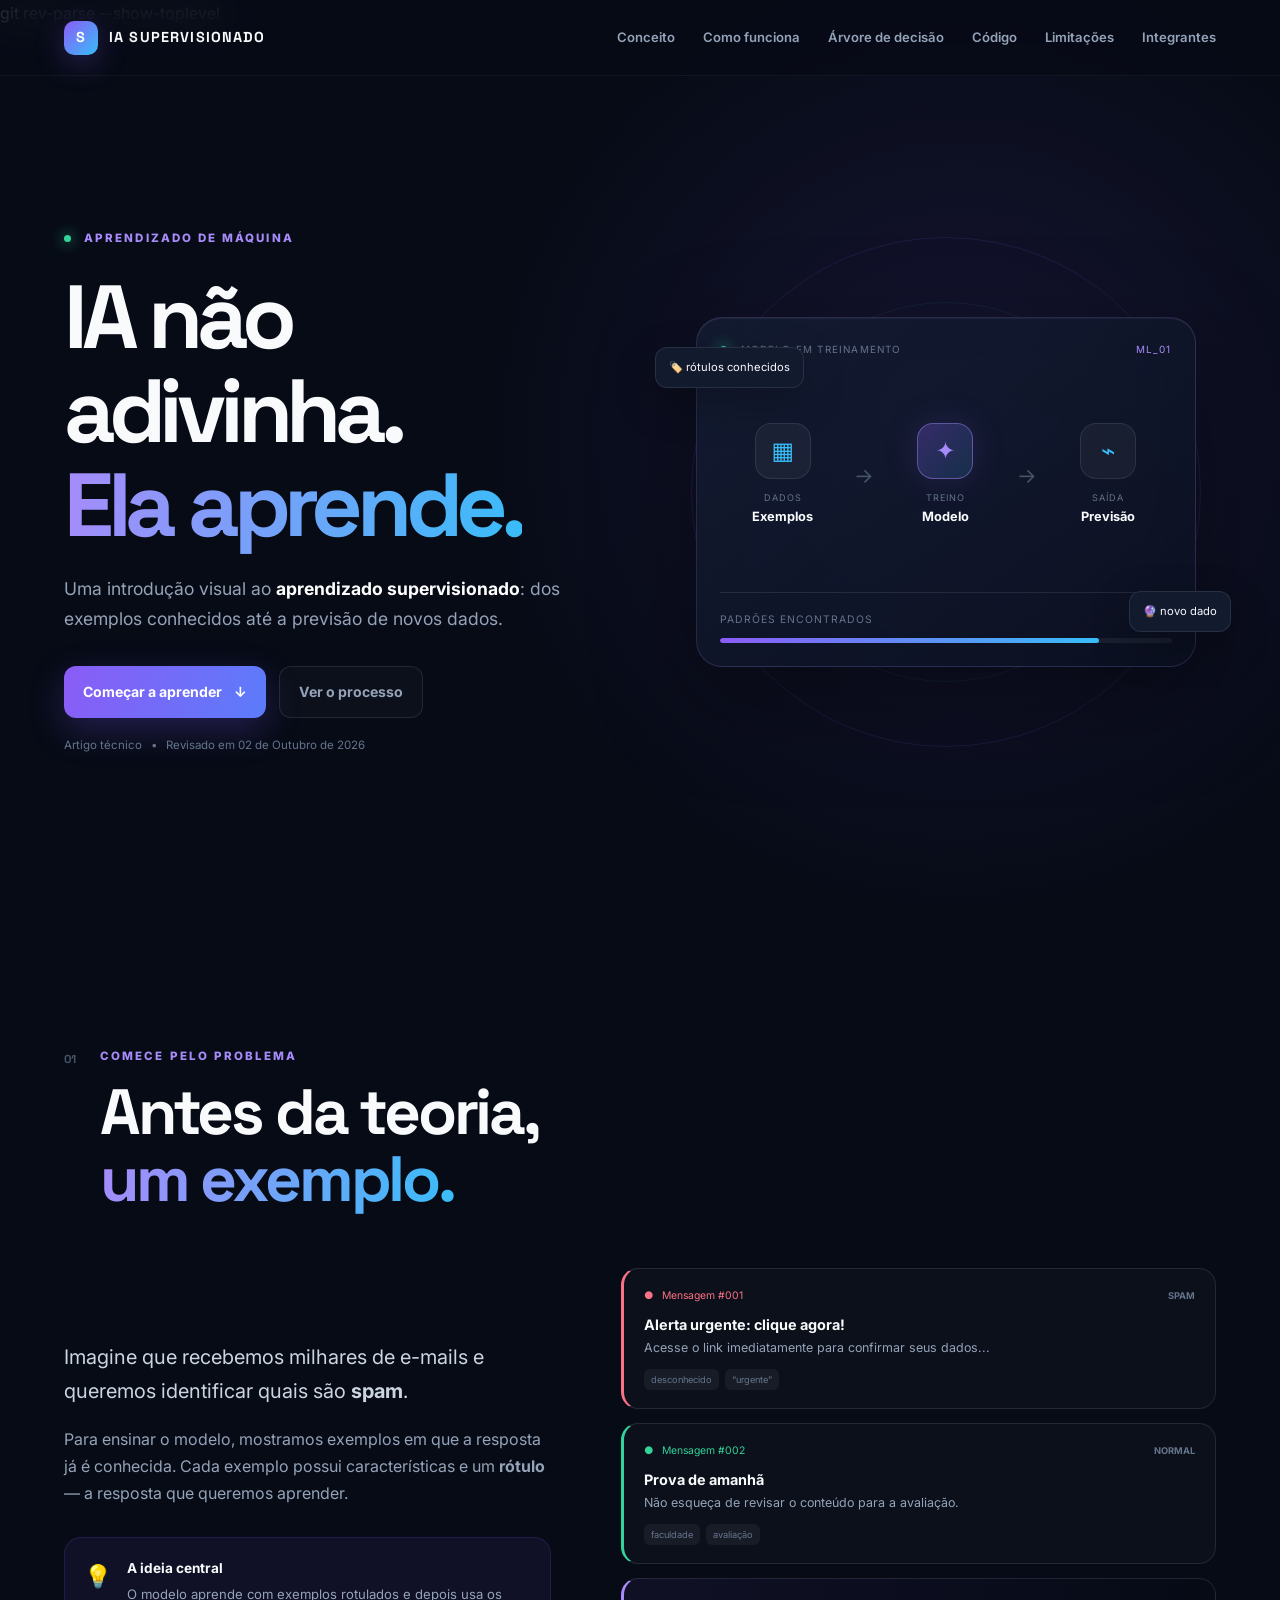
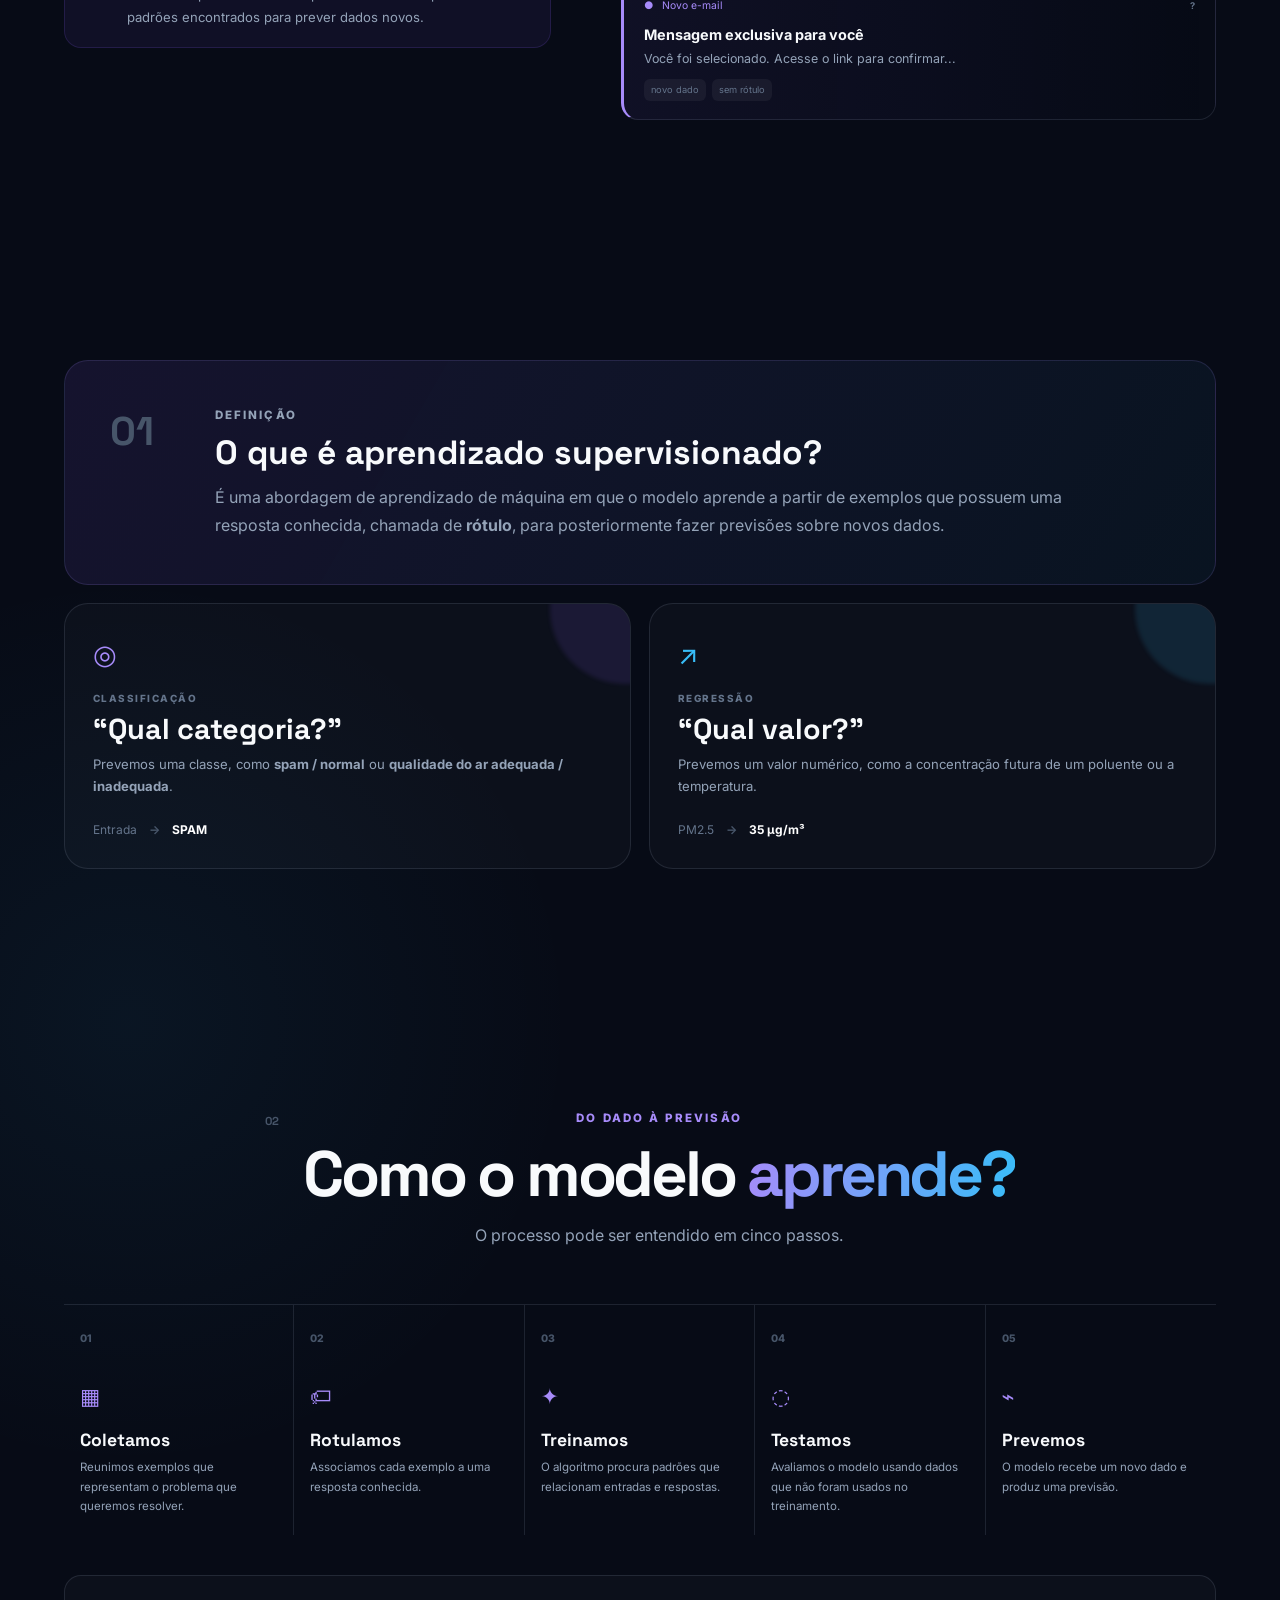
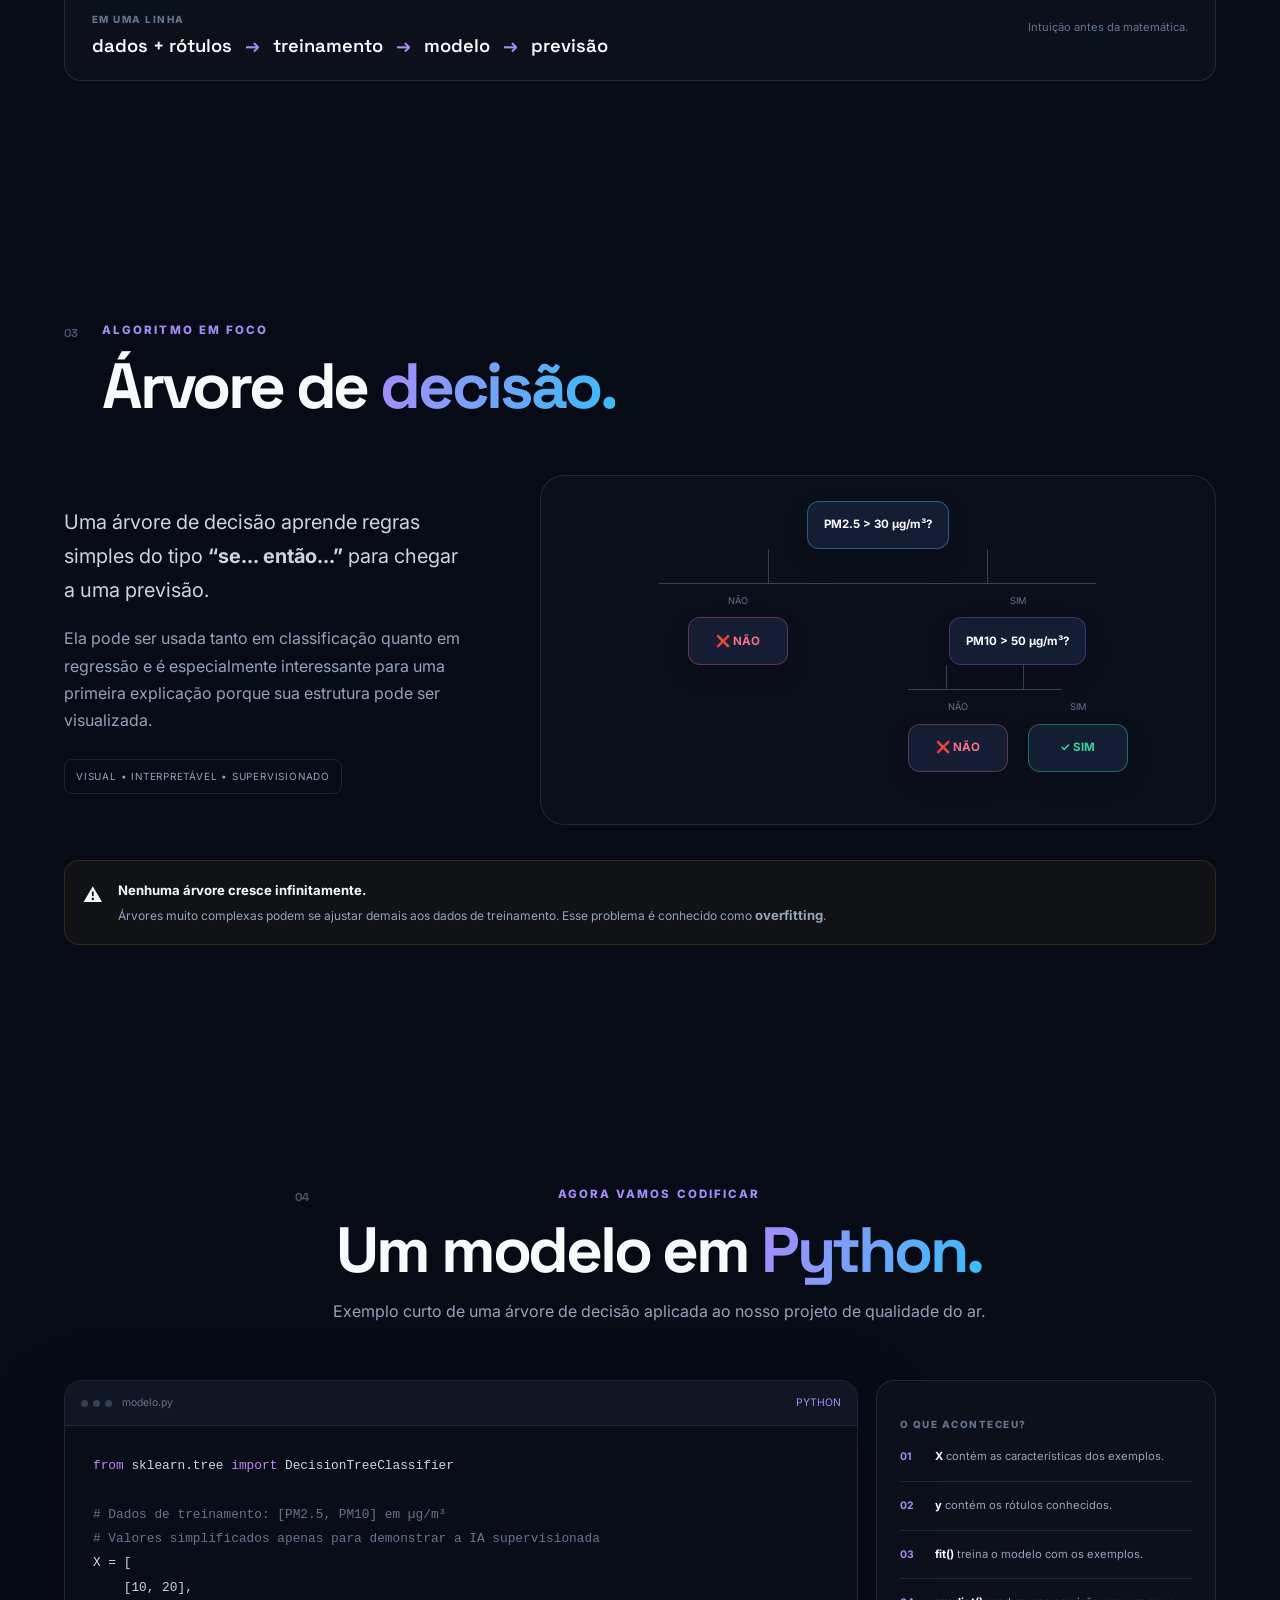
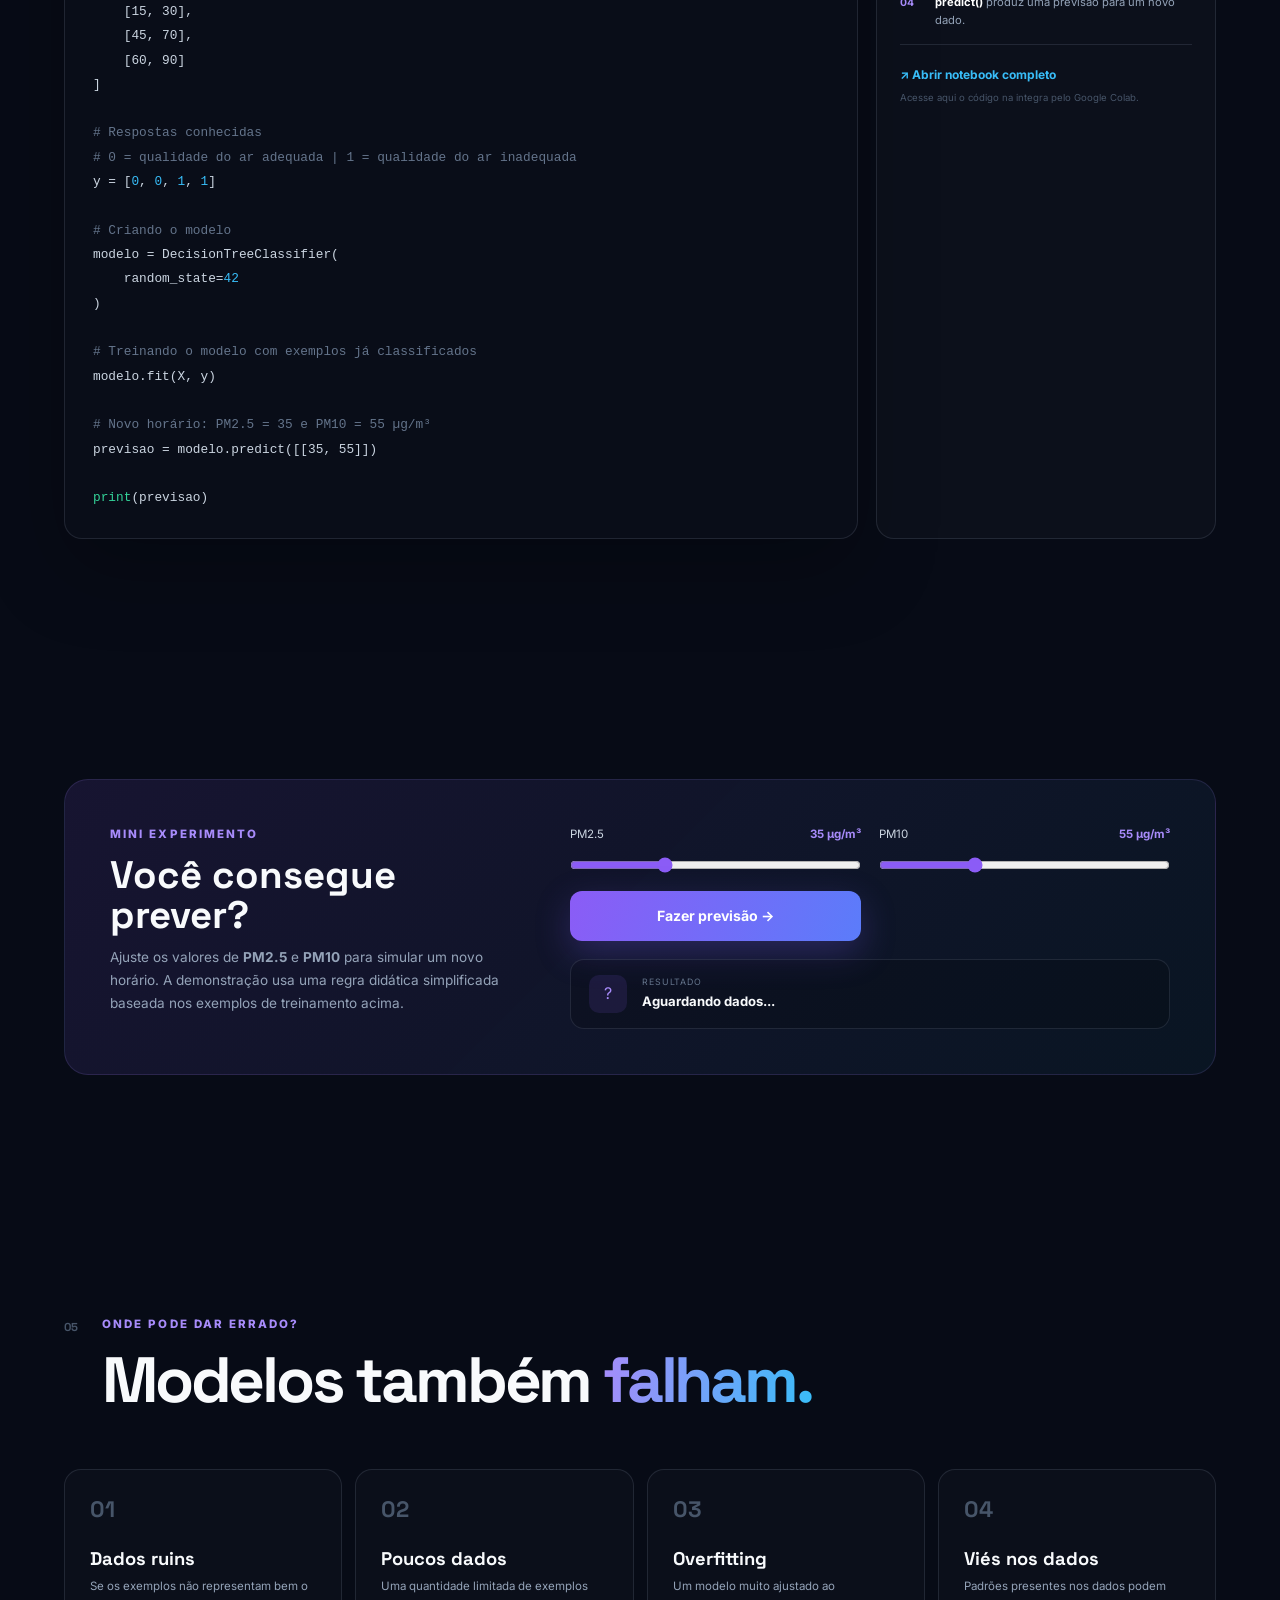
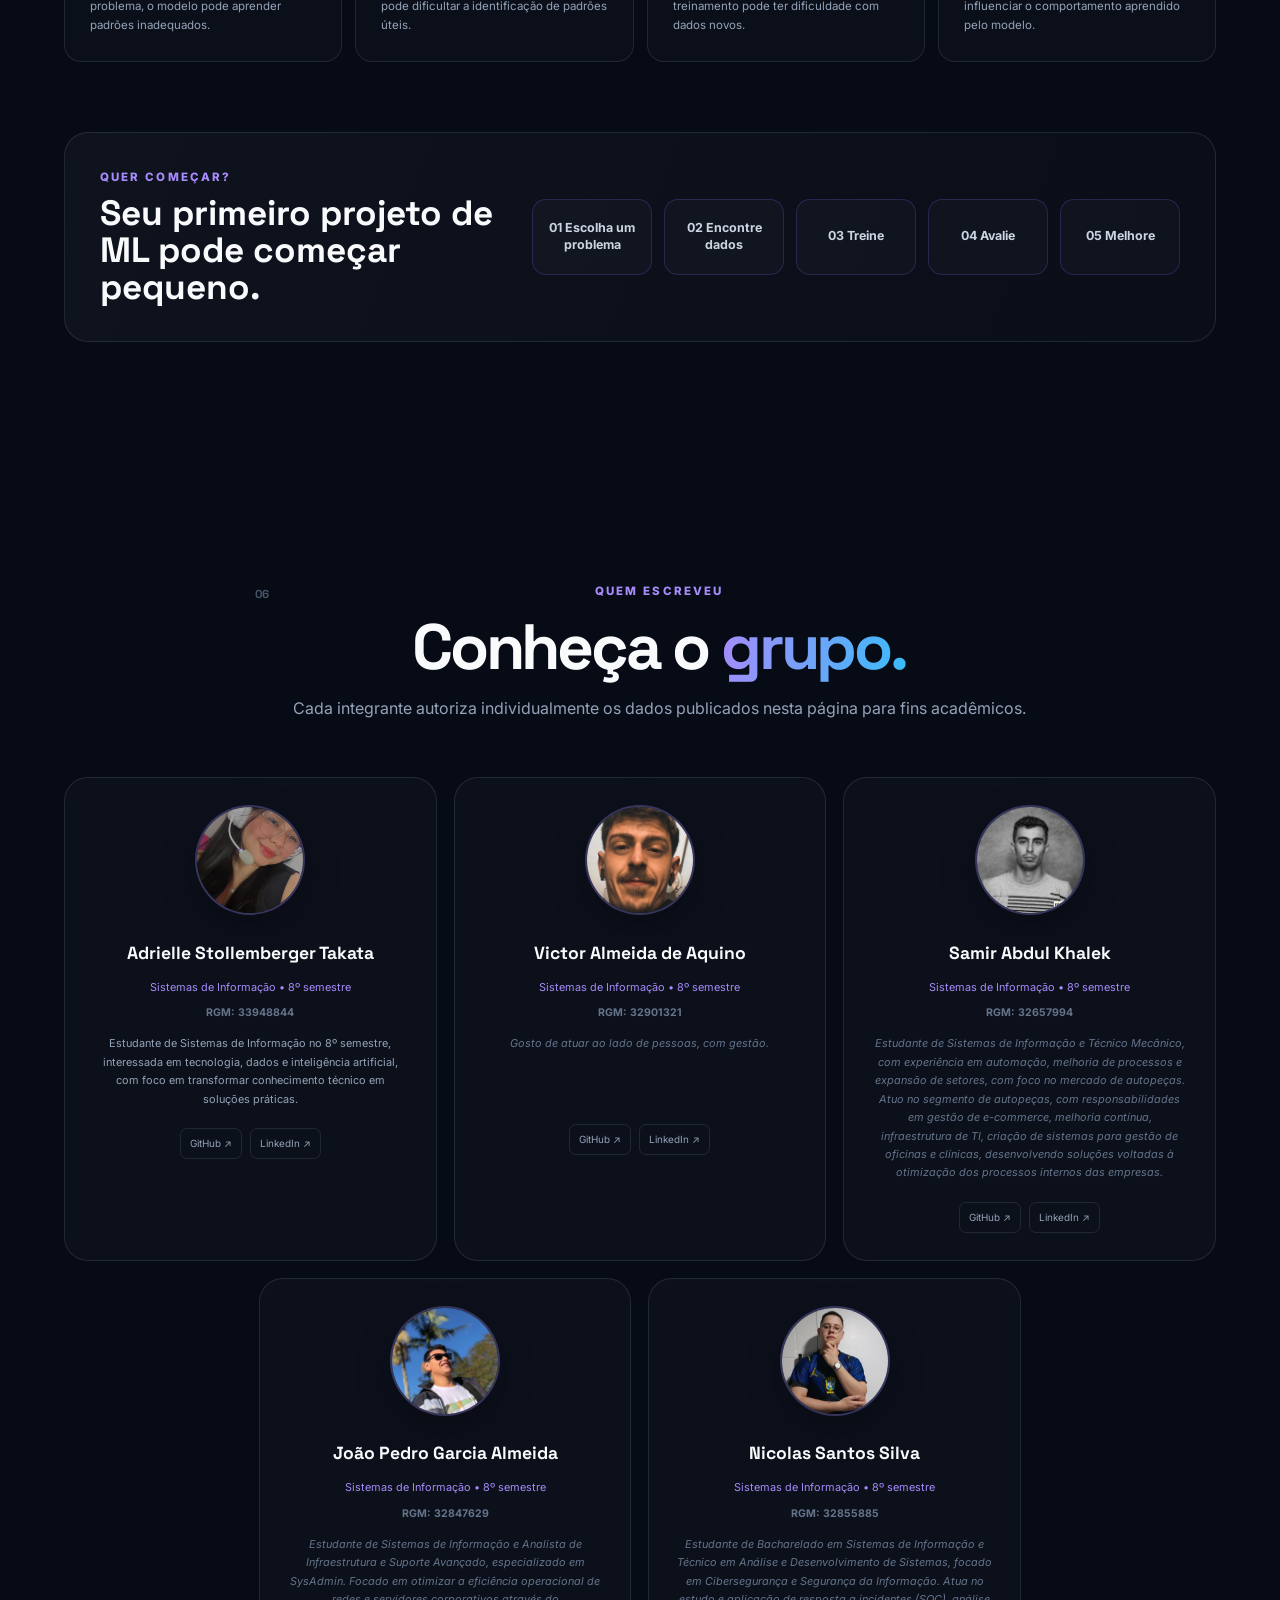
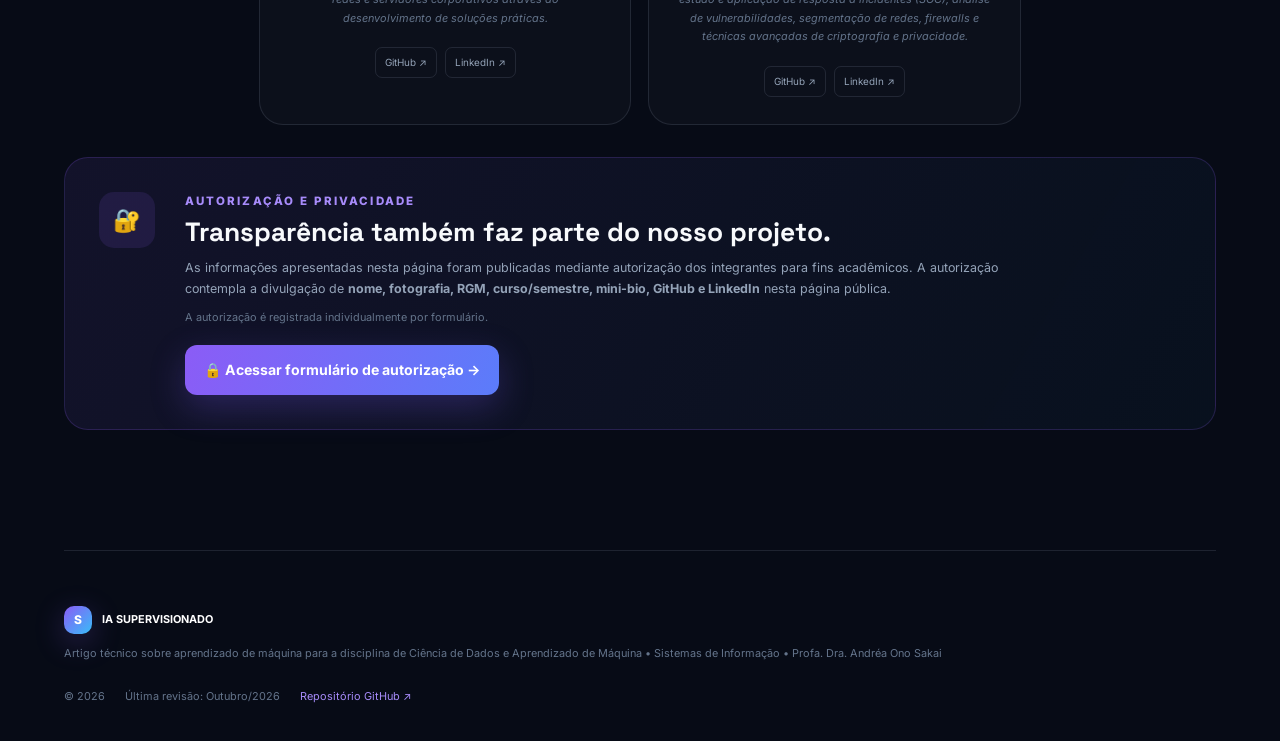
==== index.html @ a707ee2c "Integração  projeto final com index CSS JavaScript e organização das partes" ====
git rev-parse --show-toplevel<!DOCTYPE html>
<html lang="pt-BR">
<head>
  <meta charset="UTF-8">
  <meta name="viewport" content="width=device-width, initial-scale=1.0">
  <meta name="description" content="Uma introdução visual ao aprendizado supervisionado e às árvores de decisão.">
  <title>Supervisionado — IA que aprende com exemplos</title>
  <link rel="preconnect" href="https://fonts.googleapis.com">
  <link rel="preconnect" href="https://fonts.gstatic.com" crossorigin>
  <link href="https://fonts.googleapis.com/css2?family=Inter:wght@400;500;600;700;800&family=Space+Grotesk:wght@500;600;700&display=swap" rel="stylesheet">
  <link rel="stylesheet" href="css/style.css">
</head>

<body>
  <div class="progress-bar" id="progressBar"></div>

  <header class="site-header">
    <a class="brand" href="#inicio" aria-label="Página inicial">
      <span class="brand-mark">S</span>
      <span>IA SUPERVISIONADO<span class="brand-dot"></span></span>
    </a>

    <button class="menu-toggle" id="menuToggle" aria-label="Abrir menu" aria-expanded="false">
      <span></span><span></span><span></span>
    </button>

    <nav class="nav" id="nav">
      <a href="#conceito">Conceito</a>
      <a href="#processo">Como funciona</a>
      <a href="#arvore">Árvore de decisão</a>
      <a href="#codigo">Código</a>
      <a href="#limites">Limitações</a>
      <a href="#autores">Integrantes</a>
    </nav>
  </header>

  <main>
    <section class="hero section" id="inicio">
      <div class="hero-copy reveal">
        <div class="eyebrow"><span class="pulse"></span> APRENDIZADO DE MÁQUINA</div>
        <h1>IA não adivinha.<br><span>Ela aprende.</span></h1>
        <p class="hero-subtitle">
          Uma introdução visual ao <strong>aprendizado supervisionado</strong>:
          dos exemplos conhecidos até a previsão de novos dados.
        </p>
        <div class="hero-actions">
          <a class="btn btn-primary" href="#conceito">Começar a aprender <span>↓</span></a>
          <a class="btn btn-ghost" href="#processo">Ver o processo</a>
        </div>
        <div class="meta-line">
          <span>Artigo técnico</span>
          <span>•</span>
          <span>Revisado em 02 de Outubro de 2026</span>
        </div>
      </div>

      <div class="hero-visual reveal delay-1" aria-label="Fluxo visual do aprendizado supervisionado">
        <div class="orbit orbit-a"></div>
        <div class="orbit orbit-b"></div>
        <div class="glass-panel">
          <div class="panel-top">
            <span class="live-dot"></span>
            <span>MODELO EM TREINAMENTO</span>
            <span class="panel-code">ML_01</span>
          </div>
          <div class="flow">
            <div class="flow-node">
              <div class="node-icon">▦</div>
              <small>DADOS</small>
              <strong>Exemplos</strong>
            </div>
            <div class="flow-arrow">→</div>
            <div class="flow-node active">
              <div class="node-icon brain">✦</div>
              <small>TREINO</small>
              <strong>Modelo</strong>
            </div>
            <div class="flow-arrow">→</div>
            <div class="flow-node">
              <div class="node-icon">⌁</div>
              <small>SAÍDA</small>
              <strong>Previsão</strong>
            </div>
          </div>
          <div class="mini-chart">
            <div class="chart-label"><span>padrões encontrados</span><b>84%</b></div>
            <div class="chart-track"><span></span></div>
          </div>
        </div>
        <div class="floating-tag tag-1">🏷️ rótulos conhecidos</div>
        <div class="floating-tag tag-2">🔮 novo dado</div>
      </div>
    </section>

    <section class="section problem-section" id="conceito">
      <div class="section-heading reveal">
        <span class="section-number">01</span>
        <div>
          <p class="eyebrow">COMECE PELO PROBLEMA</p>
          <h2>Antes da teoria,<br><span>um exemplo.</span></h2>
        </div>
      </div>

      <div class="problem-grid">
        <div class="problem-copy reveal">
          <p class="lead">
            Imagine que recebemos milhares de e-mails e queremos identificar quais
            são <strong>spam</strong>.
          </p>
          <p>
            Para ensinar o modelo, mostramos exemplos em que a resposta já é conhecida.
            Cada exemplo possui características e um <strong>rótulo</strong> — a resposta
            que queremos aprender.
          </p>
          <div class="callout">
            <span class="callout-icon">💡</span>
            <div>
              <strong>A ideia central</strong>
              <p>O modelo aprende com exemplos rotulados e depois usa os padrões encontrados para prever dados novos.</p>
            </div>
          </div>
        </div>

        <div class="email-stack reveal delay-1" aria-label="Exemplos de e-mails rotulados">
          <article class="email-card spam">
            <div class="email-head"><span>●</span><span>Mensagem #001</span><b>SPAM</b></div>
            <strong>Alerta urgente: clique agora!</strong>
            <p>Acesse o link imediatamente para confirmar seus dados...</p>
            <div class="email-tags"><span>desconhecido</span><span>“urgente”</span></div>
          </article>
          <article class="email-card normal">
            <div class="email-head"><span>●</span><span>Mensagem #002</span><b>NORMAL</b></div>
            <strong>Prova de amanhã</strong>
            <p>Não esqueça de revisar o conteúdo para a avaliação.</p>
            <div class="email-tags"><span>faculdade</span><span>avaliação</span></div>
          </article>
          <article class="email-card new">
            <div class="email-head"><span>●</span><span>Novo e-mail</span><b>?</b></div>
            <strong>Mensagem exclusiva para você</strong>
            <p>Você foi selecionado. Acesse o link para confirmar...</p>
            <div class="email-tags"><span>novo dado</span><span>sem rótulo</span></div>
          </article>
        </div>
      </div>
    </section>

    <section class="section definition-section">
      <div class="definition-card reveal">
        <div class="definition-symbol">01</div>
        <div>
          <p class="eyebrow">DEFINIÇÃO</p>
          <h2>O que é aprendizado supervisionado?</h2>
          <p>
            É uma abordagem de aprendizado de máquina em que o modelo aprende a partir
            de exemplos que possuem uma resposta conhecida, chamada de <strong>rótulo</strong>,
            para posteriormente fazer previsões sobre novos dados.
          </p>
        </div>
      </div>

      <div class="type-grid reveal">
        <article class="type-card purple">
          <span class="type-icon">◎</span>
          <div>
            <span class="card-kicker">CLASSIFICAÇÃO</span>
            <h3>“Qual categoria?”</h3>
            <p>Prevemos uma classe, como <strong>spam / normal</strong> ou <strong>qualidade do ar adequada / inadequada</strong>.</p>
          </div>
          <div class="type-example"><span>Entrada</span><b>→</b><strong>SPAM</strong></div>
        </article>

        <article class="type-card blue">
          <span class="type-icon">↗</span>
          <div>
            <span class="card-kicker">REGRESSÃO</span>
            <h3>“Qual valor?”</h3>
            <p>Prevemos um valor numérico, como a concentração futura de um poluente ou a temperatura.</p>
          </div>
          <div class="type-example"><span>PM2.5</span><b>→</b><strong>35 µg/m³</strong></div>
        </article>
      </div>
    </section>

    <section class="section process-section" id="processo">
      <div class="section-heading center reveal">
        <span class="section-number">02</span>
        <div>
          <p class="eyebrow">DO DADO À PREVISÃO</p>
          <h2>Como o modelo <span>aprende?</span></h2>
          <p class="section-intro">O processo pode ser entendido em cinco passos.</p>
        </div>
      </div>

      <div class="steps">
        <article class="step reveal">
          <span class="step-number">01</span>
          <div class="step-icon">▦</div>
          <h3>Coletamos</h3>
          <p>Reunimos exemplos que representam o problema que queremos resolver.</p>
        </article>
        <article class="step reveal delay-1">
          <span class="step-number">02</span>
          <div class="step-icon">🏷</div>
          <h3>Rotulamos</h3>
          <p>Associamos cada exemplo a uma resposta conhecida.</p>
        </article>
        <article class="step reveal delay-2">
          <span class="step-number">03</span>
          <div class="step-icon">✦</div>
          <h3>Treinamos</h3>
          <p>O algoritmo procura padrões que relacionam entradas e respostas.</p>
        </article>
        <article class="step reveal delay-3">
          <span class="step-number">04</span>
          <div class="step-icon">◌</div>
          <h3>Testamos</h3>
          <p>Avaliamos o modelo usando dados que não foram usados no treinamento.</p>
        </article>
        <article class="step reveal delay-4">
          <span class="step-number">05</span>
          <div class="step-icon">⌁</div>
          <h3>Prevemos</h3>
          <p>O modelo recebe um novo dado e produz uma previsão.</p>
        </article>
      </div>

      <div class="formula-box reveal">
        <div>
          <span class="card-kicker">EM UMA LINHA</span>
          <p class="formula">dados + rótulos <b>→</b> treinamento <b>→</b> modelo <b>→</b> previsão</p>
        </div>
        <span class="formula-note">Intuição antes da matemática.</span>
      </div>
    </section>

    <section class="section tree-section" id="arvore">
      <div class="section-heading reveal">
        <span class="section-number">03</span>
        <div>
          <p class="eyebrow">ALGORITMO EM FOCO</p>
          <h2>Árvore de <span>decisão.</span></h2>
        </div>
      </div>

      <div class="tree-intro">
        <div class="tree-copy reveal">
          <p class="lead">
            Uma árvore de decisão aprende regras simples do tipo
            <strong>“se... então...”</strong> para chegar a uma previsão.
          </p>
          <p>
            Ela pode ser usada tanto em classificação quanto em regressão e é
            especialmente interessante para uma primeira explicação porque sua
            estrutura pode ser visualizada.
          </p>
          <div class="tree-pill">VISUAL • INTERPRETÁVEL • SUPERVISIONADO</div>
        </div>

        <div class="tree-visual reveal delay-1">
          <div class="tree-node root">PM2.5 &gt; 30 µg/m³?</div>
          <div class="tree-lines"><i></i><i></i></div>
          <div class="tree-branches">
            <div class="branch">
              <span class="branch-label">NÃO</span>
              <div class="tree-node leaf no">❌ NÃO</div>
            </div>
            <div class="branch">
              <span class="branch-label">SIM</span>
              <div class="tree-node">PM10 &gt; 50 µg/m³?</div>
              <div class="tree-lines small"><i></i><i></i></div>
              <div class="leaf-row">
                <div><span>NÃO</span><div class="tree-node leaf no">❌ NÃO</div></div>
                <div><span>SIM</span><div class="tree-node leaf yes">✓ SIM</div></div>
              </div>
            </div>
          </div>
        </div>
      </div>

      <div class="warning reveal">
        <span>⚠️</span>
        <div>
          <strong>Nenhuma árvore cresce infinitamente.</strong>
          <p>Árvores muito complexas podem se ajustar demais aos dados de treinamento. Esse problema é conhecido como <strong>overfitting</strong>.</p>
        </div>
      </div>
    </section>

    <section class="section code-section" id="codigo">
      <div class="section-heading center reveal">
        <span class="section-number">04</span>
        <div>
          <p class="eyebrow">AGORA VAMOS CODIFICAR</p>
          <h2>Um modelo em <span>Python.</span></h2>
          <p class="section-intro">Exemplo curto de uma árvore de decisão aplicada ao nosso projeto de qualidade do ar.</p>
        </div>
      </div>

      <div class="code-layout">
        <div class="code-window reveal">
          <div class="code-bar">
            <div class="window-dots"><i></i><i></i><i></i></div>
            <span>modelo.py</span>
            <span class="lang">PYTHON</span>
          </div>
          <pre><code><span class="kw">from</span> sklearn.tree <span class="kw">import</span> DecisionTreeClassifier

<span class="comment"># Dados de treinamento: [PM2.5, PM10] em µg/m³</span>
<span class="comment"># Valores simplificados apenas para demonstrar a IA supervisionada</span>
X = [
    [10, 20],
    [15, 30],
    [45, 70],
    [60, 90]
]

<span class="comment"># Respostas conhecidas</span>
<span class="comment"># 0 = qualidade do ar adequada | 1 = qualidade do ar inadequada</span>
y = [<span class="num">0</span>, <span class="num">0</span>, <span class="num">1</span>, <span class="num">1</span>]

<span class="comment"># Criando o modelo</span>
modelo = DecisionTreeClassifier(
    random_state=<span class="num">42</span>
)

<span class="comment"># Treinando o modelo com exemplos já classificados</span>
modelo.fit(X, y)

<span class="comment"># Novo horário: PM2.5 = 35 e PM10 = 55 µg/m³</span>
previsao = modelo.predict([[35, 55]])

<span class="func">print</span>(previsao)</code></pre>
        </div>

        <aside class="code-explanation reveal delay-1">
          <span class="card-kicker">O QUE ACONTECEU?</span>
          <div class="explain-item"><b>01</b><p><strong>X</strong> contém as características dos exemplos.</p></div>
          <div class="explain-item"><b>02</b><p><strong>y</strong> contém os rótulos conhecidos.</p></div>
          <div class="explain-item"><b>03</b><p><strong>fit()</strong> treina o modelo com os exemplos.</p></div>
          <div class="explain-item"><b>04</b><p><strong>predict()</strong> produz uma previsão para um novo dado.</p></div>
          <a class="notebook-link" href="https://colab.research.google.com/drive/1iaTblaa6fS-YgcfmiHlj9UdTOWfMXJwI#scrollTo=t0sG5lasXjdA" target="_blank">↗ Abrir notebook completo</a>
          <small>Acesse aqui o código na integra pelo Google Colab.</small>
        </aside>
      </div>
    </section>

    <section class="section demo-section">
      <div class="demo-card reveal">
        <div class="demo-copy">
          <p class="eyebrow">MINI EXPERIMENTO</p>
          <h2>Você consegue prever?</h2>
          <p>Ajuste os valores de <strong>PM2.5</strong> e <strong>PM10</strong> para simular um novo horário. A demonstração usa uma regra didática simplificada baseada nos exemplos de treinamento acima.</p>
        </div>

        <div class="demo-controls">
          <label>PM2.5 <output id="ageOutput">35 µg/m³</output>
            <input type="range" id="age" min="5" max="100" step="5" value="35">
          </label>
          <label>PM10 <output id="incomeOutput">55 µg/m³</output>
            <input type="range" id="income" min="10" max="150" step="5" value="55">
          </label>
          <button class="btn btn-primary" id="predictBtn">Fazer previsão →</button>
          <div class="prediction" id="prediction" aria-live="polite">
            <span>?</span>
            <div><small>RESULTADO</small><strong>Aguardando dados...</strong></div>
          </div>
        </div>
      </div>
    </section>

    <section class="section limits-section" id="limites">
      <div class="section-heading reveal">
        <span class="section-number">05</span>
        <div>
          <p class="eyebrow">ONDE PODE DAR ERRADO?</p>
          <h2>Modelos também <span>falham.</span></h2>
        </div>
      </div>

      <div class="limits-grid">
        <article class="limit-card reveal"><span>01</span><h3>Dados ruins</h3><p>Se os exemplos não representam bem o problema, o modelo pode aprender padrões inadequados.</p></article>
        <article class="limit-card reveal delay-1"><span>02</span><h3>Poucos dados</h3><p>Uma quantidade limitada de exemplos pode dificultar a identificação de padrões úteis.</p></article>
        <article class="limit-card reveal delay-2"><span>03</span><h3>Overfitting</h3><p>Um modelo muito ajustado ao treinamento pode ter dificuldade com dados novos.</p></article>
        <article class="limit-card reveal delay-3"><span>04</span><h3>Viés nos dados</h3><p>Padrões presentes nos dados podem influenciar o comportamento aprendido pelo modelo.</p></article>
      </div>

      <div class="start-box reveal">
        <div>
          <p class="eyebrow">QUER COMEÇAR?</p>
          <h2>Seu primeiro projeto de ML pode começar pequeno.</h2>
        </div>
        <div class="start-path">
          <span>01 Escolha um problema</span>
          <span>02 Encontre dados</span>
          <span>03 Treine</span>
          <span>04 Avalie</span>
          <span>05 Melhore</span>
        </div>
      </div>
    </section>

    <section class="section authors-section" id="autores">
      <div class="section-heading center reveal">
        <span class="section-number">06</span>
        <div>
          <p class="eyebrow">QUEM ESCREVEU</p>
          <h2>Conheça o <span>grupo.</span></h2>
          <p class="section-intro">Cada integrante autoriza individualmente os dados publicados nesta página para fins acadêmicos.</p>
        </div>
      </div>
      <div class="authors-grid">
        <article class="author-card reveal">
          <img class="author-photo-img" src="img/autores/adrielle.png" alt="Foto de Adrielle Stollemberger Takata">
          <h3>Adrielle Stollemberger Takata</h3>
          <p>Sistemas de Informação • 8º semestre</p>
          <span class="rgm">RGM: 33948844</span>
          <small>Estudante de Sistemas de Informação no 8º semestre, interessada em tecnologia, dados e inteligência artificial, com foco em transformar conhecimento técnico em soluções práticas.</small>
          <div class="author-links"><a href="https://github.com/Adri22K" target="_blank" rel="noopener">GitHub ↗</a><a href="https://br.linkedin.com/in/adrielle-stollemberger-890207207" target="_blank" rel="noopener">LinkedIn ↗</a></div>
        </article>
        <article class="author-card reveal delay-1">
          <img class="author-photo-img" src="img/autores/victor.png" alt="Foto de Victor Almeida de Aquino">
          <h3>Victor Almeida de Aquino</h3><p>Sistemas de Informação • 8º semestre</p><span class="rgm">RGM: 32901321</span>
          <small class="bio-placeholder">Gosto de atuar ao lado de pessoas, com gestão.</small>
          <div class="author-links"><a href="https://github.com/victoralmeida1408" target="_blank" rel="noopener">GitHub ↗</a><a href="https://www.linkedin.com/in/victor-almeida-aquino/" target="_blank" rel="noopener">LinkedIn ↗</a></div>
        </article>
         <article class="author-card reveal delay-2">
          <img class="author-photo-img" src="img/autores/samir.png" alt="Foto de Samir Abdul Khalek">
          <h3>Samir Abdul Khalek</h3><p>Sistemas de Informação • 8º semestre</p><span class="rgm">RGM: 32657994</span>
          <small class="bio-placeholder">Estudante de Sistemas de Informação e Técnico Mecânico, com experiência em automação, melhoria de processos e expansão de setores, com foco no mercado de autopeças. Atuo no segmento de autopeças, com responsabilidades em gestão de e-commerce, melhoria contínua, infraestrutura de TI, criação de sistemas para gestão de oficinas e clínicas, desenvolvendo soluções voltadas à otimização dos processos internos das empresas.</small>
          <div class="author-links"><a href="https://github.com/SamirAbdulKhalek" target="_blank" rel="noopener">GitHub ↗</a><a href="https://www.linkedin.com/in/samir-abdul-khalek-525a1a168" target="_blank" rel="noopener">LinkedIn ↗</a></div>
        </article>
        <article class="author-card reveal">
          <img class="author-photo-img" src="img/autores/joao.png" alt="Foto de João Pedro Garcia Almeida">
          <h3>João Pedro Garcia Almeida</h3><p>Sistemas de Informação • 8º semestre</p><span class="rgm">RGM: 32847629</span>
          <small class="bio-placeholder">Estudante de Sistemas de Informação e Analista de Infraestrutura e Suporte Avançado, especializado em SysAdmin. Focado em otimizar a eficiência operacional de redes e servidores corporativos através do desenvolvimento de soluções práticas.</small>
          <div class="author-links"><a href="https://github.com/Joao-AlmeidaDev" target="_blank" rel="noopener">GitHub ↗</a><a href="https://www.linkedin.com/in/joao-p-almeida" target="_blank" rel="noopener">LinkedIn ↗</a></div>
        </article>
        <article class="author-card reveal delay-1">
          <img class="author-photo-img" src="img/autores/nicolas.png" alt="Foto de Nicolas Santos Silva">
          <h3>Nicolas Santos Silva</h3><p>Sistemas de Informação • 8º semestre</p><span class="rgm">RGM: 32855885</span>
          <small class="bio-placeholder">Estudante de Bacharelado em Sistemas de Informação e Técnico em Análise e Desenvolvimento de Sistemas, focado em Cibersegurança e Segurança da Informação. Atua no estudo e aplicação de resposta a incidentes (SOC), análise de vulnerabilidades, segmentação de redes, firewalls e técnicas avançadas de criptografia e privacidade.</small>
          <div class="author-links"><a href="https://github.com/Nicolas-sys1333" target="_blank" rel="noopener">GitHub ↗</a><a href="https://www.linkedin.com/in/nicolas-santos-0974b41b3/?isSelfProfile=true" target="_blank" rel="noopener">LinkedIn ↗</a></div>
        </article>
      </div>
      <div class="privacy-card reveal">
        <div class="privacy-icon">🔐</div>
        <div class="privacy-copy">
          <p class="eyebrow">AUTORIZAÇÃO E PRIVACIDADE</p>
          <h2>Transparência também faz parte do nosso projeto.</h2>
          <p>As informações apresentadas nesta página foram publicadas mediante autorização dos integrantes para fins acadêmicos. A autorização contempla a divulgação de <strong>nome, fotografia, RGM, curso/semestre, mini-bio, GitHub e LinkedIn</strong> nesta página pública.</p>
          <p class="privacy-note">A autorização é registrada individualmente por formulário.</p>
          <a class="btn btn-primary" href="https://forms.gle/TZsvpJZw8hEZhuKF6" target="_blank" rel="noopener">🔒 Acessar formulário de autorização →</a>
        </div>
      </div>
    </section>

  </main>

  <footer class="footer">
    <div class="footer-brand"><span class="brand-mark">S</span><strong>IA SUPERVISIONADO</strong></div>
    <p>Artigo técnico sobre aprendizado de máquina para a disciplina de Ciência de Dados e Aprendizado de Máquina • Sistemas de Informação • Profa. Dra. Andréa Ono Sakai </p>
    <div class="footer-meta"><span>© 2026</span><span>Última revisão: Outubro/2026</span><a href="https://github.com/Adri22K/IASupervisionada" target="_blank" rel="noopener">Repositório GitHub ↗</a></div>
  </footer>

  <script src="js/script.js"></script>
  <script>
    // Mini experimento de qualidade do ar.
    // Os IDs antigos são mantidos apenas para preservar compatibilidade com o script existente.
    const pm25Input = document.getElementById("age");
    const pm10Input = document.getElementById("income");
    const pm25Output = document.getElementById("ageOutput");
    const pm10Output = document.getElementById("incomeOutput");
    const airPrediction = document.getElementById("prediction");

    function updateAirQualityLabels() {
      if (pm25Input && pm25Output) pm25Output.textContent = `${pm25Input.value} µg/m³`;
      if (pm10Input && pm10Output) pm10Output.textContent = `${pm10Input.value} µg/m³`;
    }

    pm25Input?.addEventListener("input", updateAirQualityLabels);
    pm10Input?.addEventListener("input", updateAirQualityLabels);
    updateAirQualityLabels();

    // Substitui o botão para remover a regra antiga do exemplo anterior.
    const oldPredictBtn = document.getElementById("predictBtn");
    if (oldPredictBtn) {
      const airPredictBtn = oldPredictBtn.cloneNode(true);
      oldPredictBtn.replaceWith(airPredictBtn);

      airPredictBtn.addEventListener("click", () => {
        const pm25 = Number(pm25Input.value);
        const pm10 = Number(pm10Input.value);

        // Regra didática simplificada para ilustrar classificação supervisionada.
        // Não representa um limite oficial de qualidade do ar.
        const inadequada = pm25 >= 30 || pm10 >= 50;

        airPrediction.querySelector("span").textContent = inadequada ? "!" : "✓";
        airPrediction.querySelector("strong").textContent = inadequada
          ? "Classe 1 — qualidade do ar inadequada"
          : "Classe 0 — qualidade do ar adequada";
      });
    }
  </script>
</body>
</html>
---- css/style.css ----
/* =========================================================
   SUPERVISIONADO — style.css
   ========================================================= */

:root {
  --bg: #070b16;
  --bg-2: #0b1020;
  --card: #10172a;
  --card-2: #131d33;
  --text: #f8fafc;
  --muted: #94a3b8;
  --line: rgba(148, 163, 184, .16);
  --purple: #8b5cf6;
  --purple-light: #a78bfa;
  --blue: #38bdf8;
  --green: #34d399;
  --danger: #fb7185;
  --max: 1180px;
  --radius: 24px;
}

* { box-sizing: border-box; margin: 0; padding: 0; }
html { scroll-behavior: smooth; }
body {
  font-family: Inter, system-ui, sans-serif;
  background:
    radial-gradient(circle at 75% 5%, rgba(124, 92, 252, .13), transparent 30rem),
    radial-gradient(circle at 10% 30%, rgba(56, 189, 248, .06), transparent 28rem),
    var(--bg);
  color: var(--text);
  line-height: 1.7;
  overflow-x: hidden;
}
a { color: inherit; text-decoration: none; }
button, input { font: inherit; }
::selection { background: rgba(139, 92, 246, .45); }

.progress-bar {
  position: fixed; z-index: 1000; top: 0; left: 0;
  width: 0; height: 3px;
  background: linear-gradient(90deg, var(--purple), var(--blue));
}

.site-header {
  position: fixed; z-index: 100; top: 0; left: 0; right: 0;
  height: 76px; padding: 0 5vw;
  display: flex; align-items: center; justify-content: space-between;
  background: rgba(7, 11, 22, .78);
  backdrop-filter: blur(18px);
  border-bottom: 1px solid rgba(255,255,255,.05);
}
.brand { display: flex; align-items: center; gap: 11px; font-family: "Space Grotesk", sans-serif; font-weight: 700; letter-spacing: .08em; font-size: .9rem; }
.brand-mark {
  width: 34px; height: 34px; border-radius: 10px;
  display: grid; place-items: center;
  background: linear-gradient(135deg, var(--purple), var(--blue));
  color: white; font-weight: 800;
  box-shadow: 0 8px 30px rgba(139,92,246,.28);
}
.brand-dot { color: var(--purple-light); }
.nav { display: flex; gap: 28px; }
.nav a { color: var(--muted); font-size: .82rem; font-weight: 600; transition: .25s; }
.nav a:hover { color: white; }
.menu-toggle { display: none; background: none; border: 0; color: white; }

.section { width: min(var(--max), 90%); margin: auto; padding: 120px 0; }
.hero {
  min-height: 100vh; padding-top: 150px;
  display: grid; grid-template-columns: 1fr 1fr; gap: 70px; align-items: center;
}
.eyebrow { color: var(--purple-light); font-size: .72rem; font-weight: 800; letter-spacing: .18em; }
.pulse, .live-dot { display: inline-block; width: 7px; height: 7px; border-radius: 50%; background: var(--green); box-shadow: 0 0 14px var(--green); margin-right: 8px; }
h1, h2, h3 { font-family: "Space Grotesk", sans-serif; line-height: 1.05; }
h1 { font-size: clamp(3.5rem, 7vw, 6.8rem); letter-spacing: -.07em; margin: 22px 0; }
h1 span, h2 span { background: linear-gradient(100deg, #a78bfa, #38bdf8); color: transparent; background-clip: text; }
.hero-subtitle { max-width: 590px; color: var(--muted); font-size: 1.1rem; }
.hero-subtitle strong { color: white; }
.hero-actions { display: flex; gap: 13px; margin: 32px 0 18px; }
.btn { border: 1px solid var(--line); padding: 13px 19px; border-radius: 12px; display: inline-flex; align-items: center; gap: 12px; cursor: pointer; font-weight: 700; font-size: .88rem; transition: transform .25s, box-shadow .25s; }
.btn:hover { transform: translateY(-2px); }
.btn-primary { border: 0; color: white; background: linear-gradient(110deg, var(--purple), #5b7cfa); box-shadow: 0 12px 35px rgba(124,92,252,.25); }
.btn-ghost { color: var(--muted); background: rgba(255,255,255,.025); }
.meta-line { display: flex; gap: 9px; color: #64748b; font-size: .72rem; }

.hero-visual { position: relative; min-height: 480px; display: grid; place-items: center; }
.glass-panel {
  width: min(500px, 100%); padding: 23px; border-radius: 26px;
  background: linear-gradient(145deg, rgba(20,29,51,.88), rgba(11,16,32,.78));
  border: 1px solid rgba(167,139,250,.18);
  box-shadow: 0 30px 100px rgba(0,0,0,.4), inset 0 1px 0 rgba(255,255,255,.05);
  backdrop-filter: blur(18px); position: relative; z-index: 2;
}
.panel-top { display: flex; align-items: center; gap: 6px; color: #64748b; font-size: .62rem; letter-spacing: .12em; }
.panel-code { margin-left: auto; color: var(--purple-light); }
.flow { display: grid; grid-template-columns: 1fr auto 1fr auto 1fr; gap: 8px; align-items: center; margin: 65px 0; }
.flow-node { text-align: center; }
.node-icon { width: 56px; height: 56px; margin: 0 auto 11px; border-radius: 16px; display: grid; place-items: center; background: rgba(255,255,255,.045); border: 1px solid var(--line); color: var(--blue); font-size: 1.5rem; }
.flow-node.active .node-icon { background: linear-gradient(135deg, rgba(139,92,246,.3), rgba(56,189,248,.15)); border-color: rgba(167,139,250,.45); color: var(--purple-light); box-shadow: 0 0 35px rgba(139,92,246,.15); }
.flow-node small { display: block; color: #64748b; font-size: .57rem; letter-spacing: .12em; }
.flow-node strong { font-size: .8rem; }
.flow-arrow { color: #475569; font-size: 1.3rem; }
.mini-chart { border-top: 1px solid var(--line); padding-top: 18px; }
.chart-label { display: flex; justify-content: space-between; color: #64748b; font-size: .65rem; text-transform: uppercase; letter-spacing: .1em; }
.chart-label b { color: var(--green); }
.chart-track { margin-top: 9px; height: 5px; background: rgba(255,255,255,.06); border-radius: 20px; overflow: hidden; }
.chart-track span { display: block; height: 100%; width: 84%; background: linear-gradient(90deg, var(--purple), var(--blue)); border-radius: inherit; }
.orbit { position: absolute; border: 1px solid rgba(139,92,246,.13); border-radius: 50%; }
.orbit-a { width: 510px; height: 510px; }
.orbit-b { width: 380px; height: 380px; border-color: rgba(56,189,248,.08); }
.floating-tag { position: absolute; z-index: 3; padding: 10px 13px; border-radius: 12px; background: #121a2e; border: 1px solid var(--line); font-size: .7rem; box-shadow: 0 15px 40px rgba(0,0,0,.25); }
.tag-1 { top: 95px; left: -20px; }
.tag-2 { right: -15px; bottom: 100px; }

.section-heading { display: flex; gap: 24px; align-items: flex-start; margin-bottom: 55px; }
.section-heading.center { justify-content: center; text-align: center; }
.section-number { color: #475569; font: 700 .72rem "Space Grotesk"; padding-top: 5px; }
.section-heading h2 { font-size: clamp(2.4rem, 5vw, 4.4rem); letter-spacing: -.05em; margin-top: 12px; }
.section-intro { color: var(--muted); margin-top: 14px; }

.problem-grid { display: grid; grid-template-columns: .9fr 1.1fr; gap: 70px; align-items: center; }
.lead { font-size: 1.25rem; color: #cbd5e1; }
.problem-copy > p + p { margin-top: 18px; color: var(--muted); }
.callout { display: flex; gap: 15px; padding: 19px; margin-top: 30px; background: rgba(139,92,246,.07); border: 1px solid rgba(139,92,246,.16); border-radius: 17px; }
.callout-icon { font-size: 1.4rem; }
.callout strong { font-size: .85rem; }
.callout p { color: var(--muted); font-size: .82rem; margin-top: 3px; }
.email-stack { display: grid; gap: 14px; }
.email-card { padding: 18px 20px; border: 1px solid var(--line); background: rgba(255,255,255,.025); border-radius: 17px; transition: transform .25s; }
.email-card:hover { transform: translateX(7px); }
.email-card.spam { border-left: 3px solid var(--danger); }
.email-card.normal { border-left: 3px solid var(--green); }
.email-card.new { border-left: 3px solid var(--purple-light); background: linear-gradient(90deg, rgba(139,92,246,.07), transparent); }
.email-head { display: flex; gap: 8px; align-items: center; color: #64748b; font-size: .65rem; margin-bottom: 8px; }
.email-head b { margin-left: auto; font-size: .58rem; }
.spam .email-head span { color: var(--danger); }.normal .email-head span { color: var(--green); }.new .email-head span { color: var(--purple-light); }
.email-card strong { font-size: .9rem; }.email-card p { color: var(--muted); font-size: .78rem; }
.email-tags { display: flex; gap: 6px; margin-top: 10px; }.email-tags span { padding: 3px 7px; border-radius: 6px; background: rgba(255,255,255,.05); color: #64748b; font-size: .58rem; }

.definition-card { display: grid; grid-template-columns: 80px 1fr; gap: 25px; padding: 45px; border-radius: var(--radius); background: linear-gradient(120deg, rgba(139,92,246,.11), rgba(56,189,248,.05)); border: 1px solid rgba(167,139,250,.15); }
.definition-symbol { font: 700 2.5rem "Space Grotesk"; color: #475569; }
.definition-card h2 { font-size: 2.1rem; margin: 10px 0 14px; }.definition-card p { color: var(--muted); max-width: 850px; }
.type-grid { display: grid; grid-template-columns: 1fr 1fr; gap: 18px; margin-top: 18px; }
.type-card { padding: 28px; border: 1px solid var(--line); border-radius: var(--radius); background: rgba(255,255,255,.025); position: relative; overflow: hidden; }
.type-card::after { content:""; position:absolute; width:150px; height:150px; border-radius:50%; right:-70px; top:-70px; opacity:.12; filter:blur(2px); }
.type-card.purple::after { background: var(--purple); }.type-card.blue::after { background: var(--blue); }
.type-icon { font-size: 1.7rem; color: var(--purple-light); }.blue .type-icon { color: var(--blue); }
.card-kicker { display: block; color: #64748b; font-size: .62rem; font-weight: 800; letter-spacing: .15em; margin-top: 12px; }
.type-card h3 { font-size: 1.8rem; margin: 7px 0 9px; }.type-card p { color: var(--muted); font-size: .82rem; }
.type-example { margin-top: 22px; display: flex; align-items: center; gap: 12px; font-size: .75rem; color: #64748b; }.type-example b { color: #475569; }.type-example strong { color: white; }

.steps { display: grid; grid-template-columns: repeat(5, 1fr); border-top: 1px solid var(--line); }
.step { padding: 25px 16px 15px; border-right: 1px solid var(--line); min-height: 230px; position: relative; }
.step:last-child { border: 0; }.step-number { color: #475569; font-size: .65rem; font-weight: 800; }
.step-icon { margin: 30px 0 17px; font-size: 1.35rem; color: var(--purple-light); }
.step h3 { font-size: 1.1rem; }.step p { margin-top: 8px; color: var(--muted); font-size: .72rem; }
.formula-box { margin-top: 40px; display: flex; align-items: center; justify-content: space-between; gap: 20px; padding: 23px 27px; border: 1px solid var(--line); border-radius: 17px; background: rgba(255,255,255,.025); }
.formula { font: 600 1.15rem "Space Grotesk"; margin-top: 6px; }.formula b { color: var(--purple-light); margin: 0 8px; }.formula-note { color: #64748b; font-size: .7rem; }

.tree-intro { display: grid; grid-template-columns: .75fr 1.25fr; gap: 70px; align-items: center; }
.tree-copy > p + p { margin-top: 18px; color: var(--muted); }.tree-pill { display: inline-block; margin-top: 25px; border: 1px solid var(--line); padding: 8px 11px; border-radius: 8px; color: #94a3b8; font-size: .62rem; letter-spacing: .08em; }
.tree-visual { min-height: 350px; padding: 25px; border-radius: var(--radius); background: rgba(255,255,255,.02); border: 1px solid var(--line); display: flex; flex-direction: column; align-items: center; }
.tree-node { display: inline-flex; justify-content: center; align-items: center; min-height: 48px; padding: 10px 16px; border: 1px solid rgba(139,92,246,.35); background: #151d34; border-radius: 12px; font-size: .72rem; font-weight: 700; box-shadow: 0 10px 25px rgba(0,0,0,.15); }
.tree-node.root { border-color: rgba(56,189,248,.4); }.tree-node.leaf { min-width: 100px; }.tree-node.yes { border-color: rgba(52,211,153,.4); color: var(--green); }.tree-node.no { border-color: rgba(251,113,133,.3); color: var(--danger); }
.tree-lines { height: 35px; width: 70%; display: flex; justify-content: space-around; border-bottom: 1px solid #334155; position: relative; }
.tree-lines i { width: 1px; height: 100%; background: #334155; display: block; }.tree-branches { display: grid; grid-template-columns: 1fr 1fr; gap: 60px; width: 80%; text-align: center; }.branch-label, .leaf-row span { display: block; color: #64748b; font-size: .58rem; margin: 9px 0; }
.tree-lines.small { height: 25px; width: 70%; }.leaf-row { display: grid; grid-template-columns: 1fr 1fr; gap: 20px; }
.warning { display: flex; gap: 15px; margin-top: 35px; padding: 18px; border: 1px solid rgba(251,191,36,.15); background: rgba(251,191,36,.04); border-radius: 15px; }.warning > span { font-size: 1.2rem; }.warning strong { font-size: .82rem; }.warning p { color: var(--muted); font-size: .75rem; margin-top: 3px; }

.code-layout { display: grid; grid-template-columns: 1.4fr .6fr; gap: 18px; }.code-window { border: 1px solid var(--line); border-radius: 18px; overflow: hidden; background: #090d18; box-shadow: 0 30px 80px rgba(0,0,0,.25); }
.code-bar { display: flex; align-items: center; gap: 10px; padding: 13px 16px; background: #101624; border-bottom: 1px solid var(--line); color: #64748b; font-size: .65rem; }.window-dots { display: flex; gap: 5px; }.window-dots i { width: 7px; height: 7px; border-radius: 50%; background: #334155; }.lang { margin-left: auto; color: var(--purple-light); }
pre { padding: 28px; overflow-x: auto; font: 500 .8rem/1.9 "SFMono-Regular", Consolas, monospace; color: #cbd5e1; }.kw { color: #c084fc; }.comment { color: #64748b; }.num { color: #38bdf8; }.func { color: #34d399; }
.code-explanation { border: 1px solid var(--line); border-radius: 18px; background: rgba(255,255,255,.025); padding: 23px; }.explain-item { display: grid; grid-template-columns: 25px 1fr; gap: 10px; padding: 15px 0; border-bottom: 1px solid var(--line); }.explain-item b { color: var(--purple-light); font-size: .65rem; }.explain-item p { color: var(--muted); font-size: .7rem; line-height: 1.55; }.explain-item strong { color: white; }.notebook-link { display: block; margin-top: 20px; color: var(--blue); font-size: .75rem; font-weight: 700; }.code-explanation small { display: block; color: #475569; font-size: .6rem; margin-top: 5px; }

.demo-card { display: grid; grid-template-columns: .8fr 1.2fr; gap: 60px; padding: 45px; border-radius: var(--radius); background: linear-gradient(135deg, rgba(139,92,246,.12), rgba(56,189,248,.06)); border: 1px solid rgba(167,139,250,.14); }
.demo-copy h2 { font-size: 2.4rem; margin: 10px 0; }.demo-copy p:not(.eyebrow) { color: var(--muted); font-size: .85rem; }
.demo-controls { display: grid; grid-template-columns: 1fr 1fr; gap: 18px; align-items: end; }.demo-controls label { color: #cbd5e1; font-size: .72rem; }.demo-controls output { float: right; color: var(--purple-light); font-weight: 700; }
input[type=range] { display: block; width: 100%; accent-color: var(--purple); margin-top: 12px; }.demo-controls .btn { justify-content: center; }
.prediction { grid-column: 1 / -1; min-height: 70px; display: flex; align-items: center; gap: 15px; padding: 14px 18px; border-radius: 14px; background: rgba(0,0,0,.18); border: 1px solid var(--line); }.prediction > span { width: 38px; height: 38px; display: grid; place-items: center; border-radius: 10px; background: rgba(139,92,246,.12); color: var(--purple-light); }.prediction small { display: block; color: #64748b; font-size: .55rem; letter-spacing: .1em; }.prediction strong { display: block; font-size: .82rem; }

.limits-grid { display: grid; grid-template-columns: repeat(4, 1fr); gap: 13px; }.limit-card { padding: 25px; border: 1px solid var(--line); border-radius: 17px; background: rgba(255,255,255,.02); }.limit-card span { color: #475569; font: 700 1.4rem "Space Grotesk"; }.limit-card h3 { margin: 25px 0 9px; font-size: 1.15rem; }.limit-card p { color: var(--muted); font-size: .72rem; }
.start-box { margin-top: 70px; padding: 35px; border-radius: var(--radius); border: 1px solid var(--line); background: linear-gradient(110deg, rgba(255,255,255,.035), rgba(255,255,255,.015)); display: flex; justify-content: space-between; gap: 30px; align-items: center; }.start-box h2 { max-width: 430px; font-size: 2.2rem; margin-top: 8px; }.start-path { display: flex; flex-wrap: wrap; gap: 7px; max-width: 440px; }.start-path span { padding: 8px 10px; border: 1px solid var(--line); border-radius: 8px; color: #94a3b8; font-size: .6rem; }

.authors-grid { display: grid; grid-template-columns: repeat(3, 1fr); gap: 17px; }.author-card { text-align: center; padding: 27px; border: 1px solid var(--line); border-radius: var(--radius); background: rgba(255,255,255,.025); }.author-photo { width: 85px; height: 85px; margin: 0 auto 18px; display: grid; place-items: center; border-radius: 50%; background: linear-gradient(135deg, #1e293b, #111827); border: 1px solid rgba(167,139,250,.2); color: #64748b; font-size: .58rem; }.author-card h3 { font-size: 1.1rem; }.author-card p { color: var(--purple-light); font-size: .68rem; margin-top: 5px; }.author-card small { display: block; color: var(--muted); font-size: .68rem; margin-top: 12px; }.author-links { display: flex; justify-content: center; gap: 8px; margin-top: 20px; }.author-links a { padding: 6px 9px; border: 1px solid var(--line); border-radius: 7px; color: #94a3b8; font-size: .62rem; }.author-links a:hover { color: white; border-color: rgba(167,139,250,.3); }

.references-card { display: grid; grid-template-columns: .75fr 1.25fr; gap: 55px; padding: 45px; border-radius: var(--radius); background: rgba(255,255,255,.025); border: 1px solid var(--line); }.references-card h2 { font-size: 2.3rem; margin: 10px 0; }.references-card > div > p:not(.eyebrow) { color: var(--muted); font-size: .8rem; }.reference-list { border-top: 1px solid var(--line); }.reference-list a { display: grid; grid-template-columns: 30px 1fr 20px; gap: 13px; align-items: center; padding: 17px 0; border-bottom: 1px solid var(--line); }.reference-list a > span { color: #475569; font-size: .62rem; }.reference-list strong { display: block; font-size: .75rem; }.reference-list small { display: block; color: #64748b; font-size: .62rem; margin-top: 2px; }.reference-list b { color: var(--blue); }

.footer { width: min(var(--max), 90%); margin: auto; padding: 55px 0 35px; border-top: 1px solid var(--line); color: #64748b; font-size: .68rem; }.footer-brand { display: flex; align-items: center; gap: 10px; color: white; margin-bottom: 10px; }.footer-brand .brand-mark { width: 28px; height: 28px; font-size: .75rem; }.footer-meta { display: flex; gap: 20px; margin-top: 25px; }.footer-meta a { color: var(--purple-light); }

.reveal { opacity: 0; transform: translateY(24px); transition: opacity .7s ease, transform .7s ease; }.reveal.visible { opacity: 1; transform: none; }.delay-1 { transition-delay: .1s; }.delay-2 { transition-delay: .2s; }.delay-3 { transition-delay: .3s; }.delay-4 { transition-delay: .4s; }

@media (max-width: 900px) {
  .nav { position: absolute; top: 76px; right: 5%; left: 5%; display: none; flex-direction: column; padding: 20px; background: #0c1221; border: 1px solid var(--line); border-radius: 15px; }.nav.open { display: flex; }.menu-toggle { display: block; }.menu-toggle span { display: block; width: 22px; height: 2px; background: white; margin: 4px; }
  .hero, .problem-grid, .tree-intro, .code-layout, .demo-card, .references-card { grid-template-columns: 1fr; }
  .hero { padding-top: 120px; }.hero-visual { min-height: 420px; }.tag-1 { left: 0; }.tag-2 { right: 0; }
  .steps { grid-template-columns: repeat(2, 1fr); }.step:nth-child(2) { border-right: 0; }.step:nth-child(n+3) { border-top: 1px solid var(--line); }
  .limits-grid { grid-template-columns: 1fr 1fr; }.authors-grid, .type-grid { grid-template-columns: 1fr; }.start-box { align-items: flex-start; flex-direction: column; }
}
@media (max-width: 600px) {
  .section { padding: 85px 0; }.site-header { height: 68px; }.brand { font-size: .75rem; }.hero { min-height: auto; padding-top: 120px; }.hero-visual { min-height: 340px; }.glass-panel { padding: 16px; }.flow { margin: 40px 0; }.flow-arrow { font-size: 1rem; }.node-icon { width: 44px; height: 44px; }.orbit-a { width: 340px; height: 340px; }.orbit-b { width: 270px; height: 270px; }.floating-tag { display: none; }
  h1 { font-size: 3.5rem; }.section-heading { gap: 13px; }.section-heading h2 { font-size: 2.6rem; }.definition-card { grid-template-columns: 1fr; padding: 27px; }.steps, .limits-grid { grid-template-columns: 1fr; }.step { border-right: 0; border-bottom: 1px solid var(--line); min-height: auto; }.step:last-child { border-bottom: 0; }.step:nth-child(3) { border-top: 0; }.formula-box { flex-direction: column; align-items: flex-start; }.demo-card { padding: 27px; }.demo-controls { grid-template-columns: 1fr; }.prediction { grid-column: auto; }.authors-grid { grid-template-columns: 1fr; }.references-card { padding: 27px; }.footer-meta { flex-direction: column; gap: 7px; }
}

/* ===== Autoria, fotos e privacidade — V2 ===== */
.author-photo-img{width:110px;height:110px;margin:0 auto 18px;display:block;object-fit:cover;object-position:center;border-radius:50%;background:#111827;border:2px solid rgba(167,139,250,.25);box-shadow:0 12px 35px rgba(0,0,0,.25)}
.author-card h3{min-height:2.25em;display:flex;align-items:center;justify-content:center}
.author-card .rgm{display:block;margin-top:8px;color:#64748b;font-size:.66rem;font-weight:700}
.author-card small{min-height:70px}
.bio-placeholder{color:#64748b!important;font-style:italic}
.pending-link{opacity:.65}
.privacy-card{margin-top:32px;padding:34px;display:grid;grid-template-columns:64px 1fr;gap:22px;border-radius:var(--radius);border:1px solid rgba(139,92,246,.2);background:linear-gradient(120deg,rgba(139,92,246,.09),rgba(56,189,248,.035))}
.privacy-icon{width:56px;height:56px;display:grid;place-items:center;border-radius:15px;background:rgba(139,92,246,.12);font-size:1.4rem}
.privacy-copy h2{font-size:1.65rem;margin:8px 0 10px}
.privacy-copy>p:not(.eyebrow):not(.privacy-note){color:var(--muted);font-size:.78rem;max-width:850px}
.privacy-note{color:#64748b;font-size:.68rem;margin:9px 0 18px}
.privacy-copy .btn{width:fit-content}
@media(max-width:600px){.privacy-card{grid-template-columns:1fr;padding:25px}.privacy-copy .btn{width:100%;justify-content:center}}

/* Centraliza os dois últimos integrantes na grade de 5 cards */
@media (min-width: 901px) {
  .authors-grid {
    grid-template-columns: repeat(6, 1fr);
  }
  .authors-grid .author-card {
    grid-column: span 2;
  }
  .authors-grid .author-card:nth-child(4) {
    grid-column: 2 / span 2;
  }
  .authors-grid .author-card:nth-child(5) {
    grid-column: 4 / span 2;
  }
}
@media (max-width: 900px) {
  .authors-grid .author-card:nth-child(4),
  .authors-grid .author-card:nth-child(5) {
    grid-column: auto;
  }
}

/* ===== Caminho do projeto: destaque dos passos 01–05 ===== */
.start-path {
  display: grid;
  grid-template-columns: repeat(5, minmax(120px, 1fr));
  gap: 12px;
  width: min(680px, 100%);
  max-width: none;
}
.start-path span {
  min-height: 76px;
  padding: 16px 14px;
  display: flex;
  align-items: center;
  justify-content: center;
  text-align: center;
  border: 1px solid rgba(139,92,246,.22);
  border-radius: 14px;
  color: #cbd5e1;
  background: rgba(255,255,255,.025);
  font-size: .78rem;
  line-height: 1.35;
  font-weight: 700;
  transition: transform .25s ease, border-color .25s ease, background .25s ease, box-shadow .25s ease;
}
.start-path span::first-letter {
  color: var(--purple-light);
}
.start-path span:hover {
  transform: translateY(-3px);
  border-color: rgba(167,139,250,.45);
  background: rgba(139,92,246,.07);
  box-shadow: 0 12px 30px rgba(0,0,0,.18);
}
@media (max-width: 1100px) and (min-width: 901px) {
  .start-path { grid-template-columns: repeat(3, 1fr); }
}
@media (max-width: 900px) {
  .start-path { width: 100%; grid-template-columns: repeat(3, 1fr); }
}
@media (max-width: 600px) {
  .start-path { grid-template-columns: 1fr; }
  .start-path span { min-height: 58px; }
}
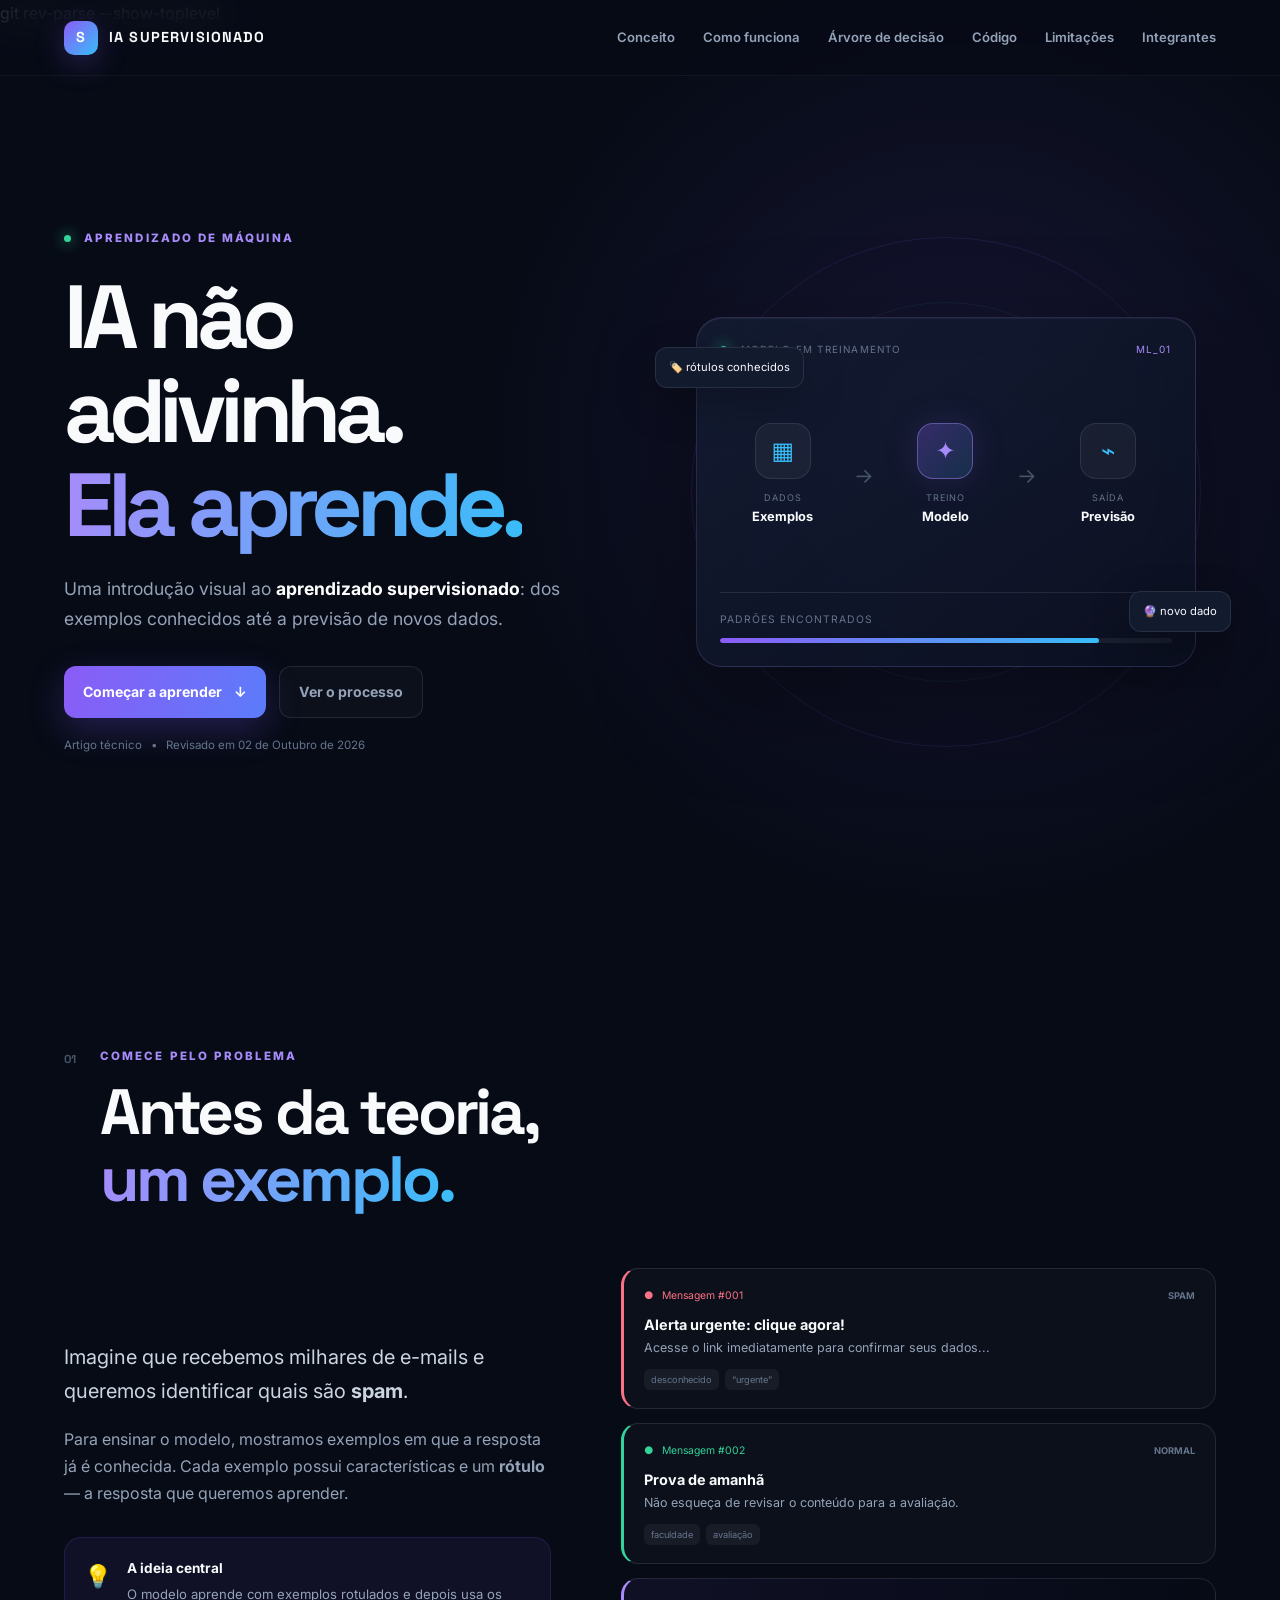
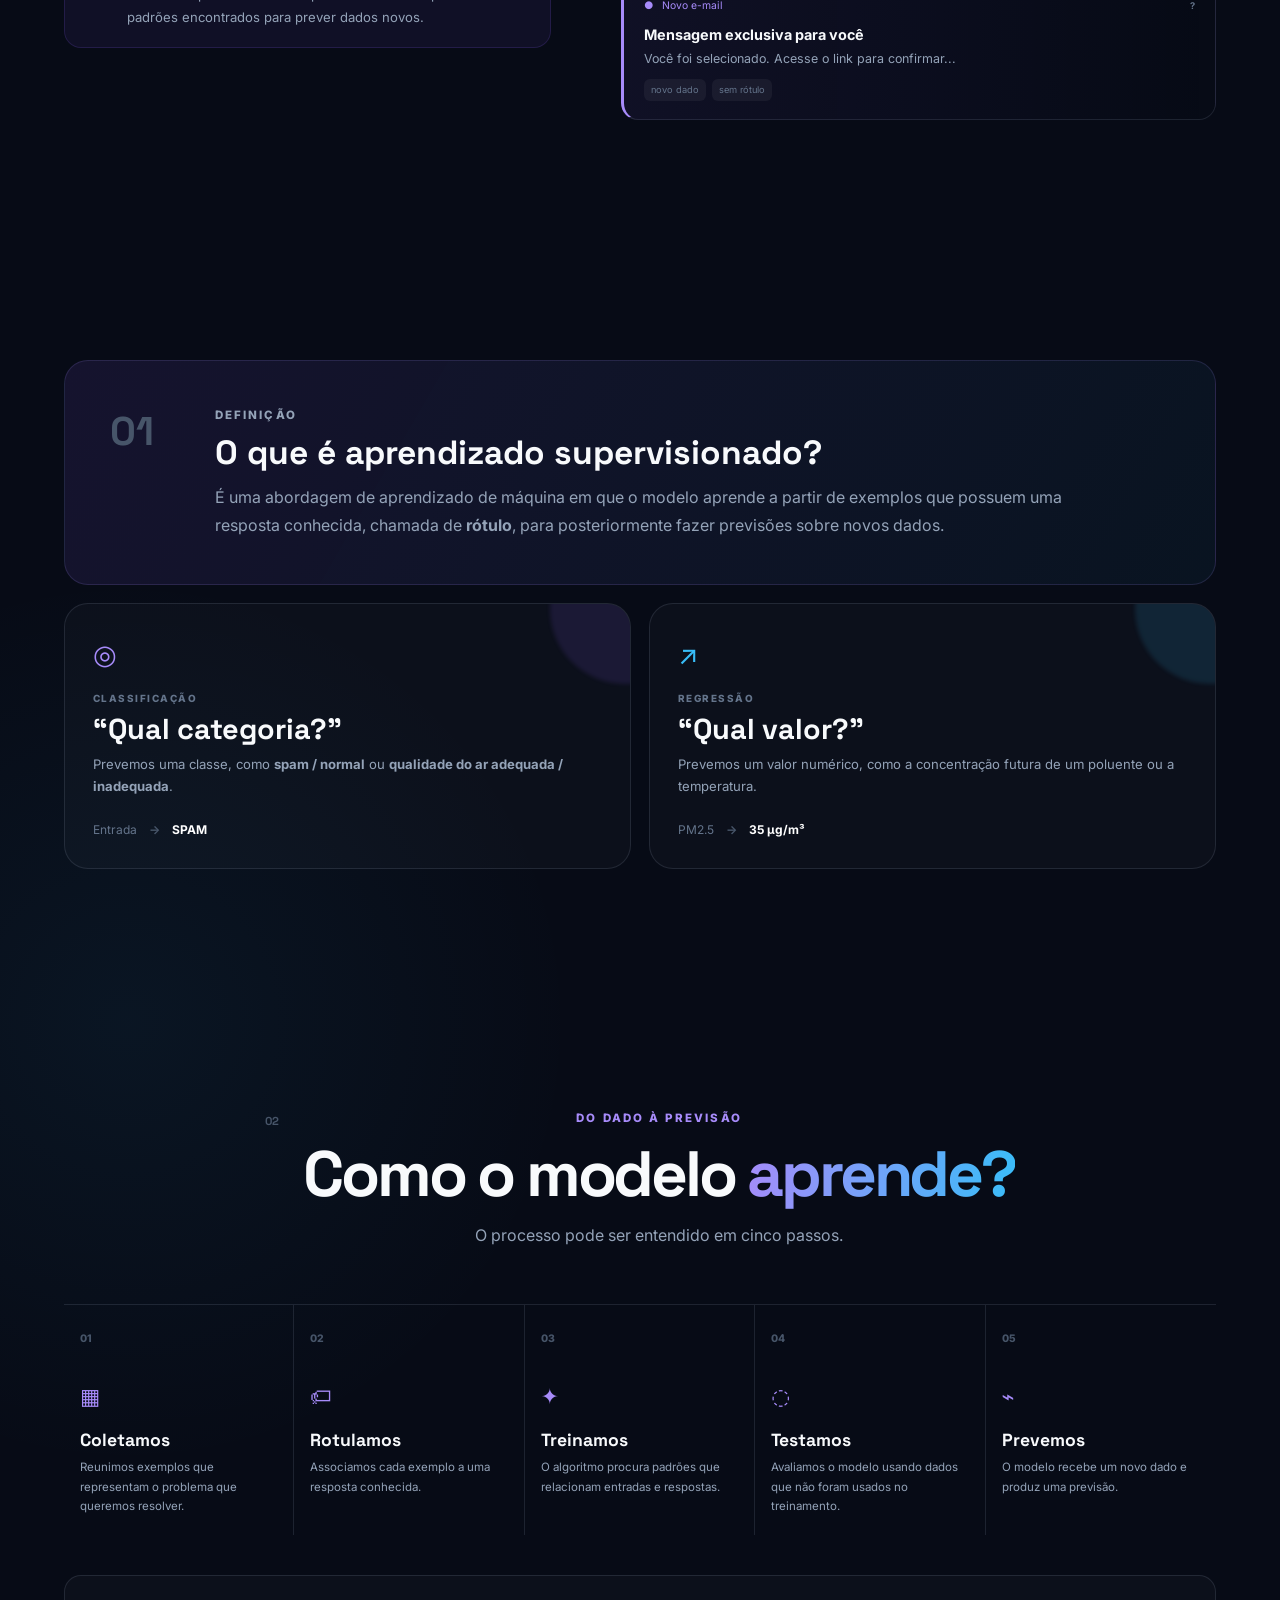
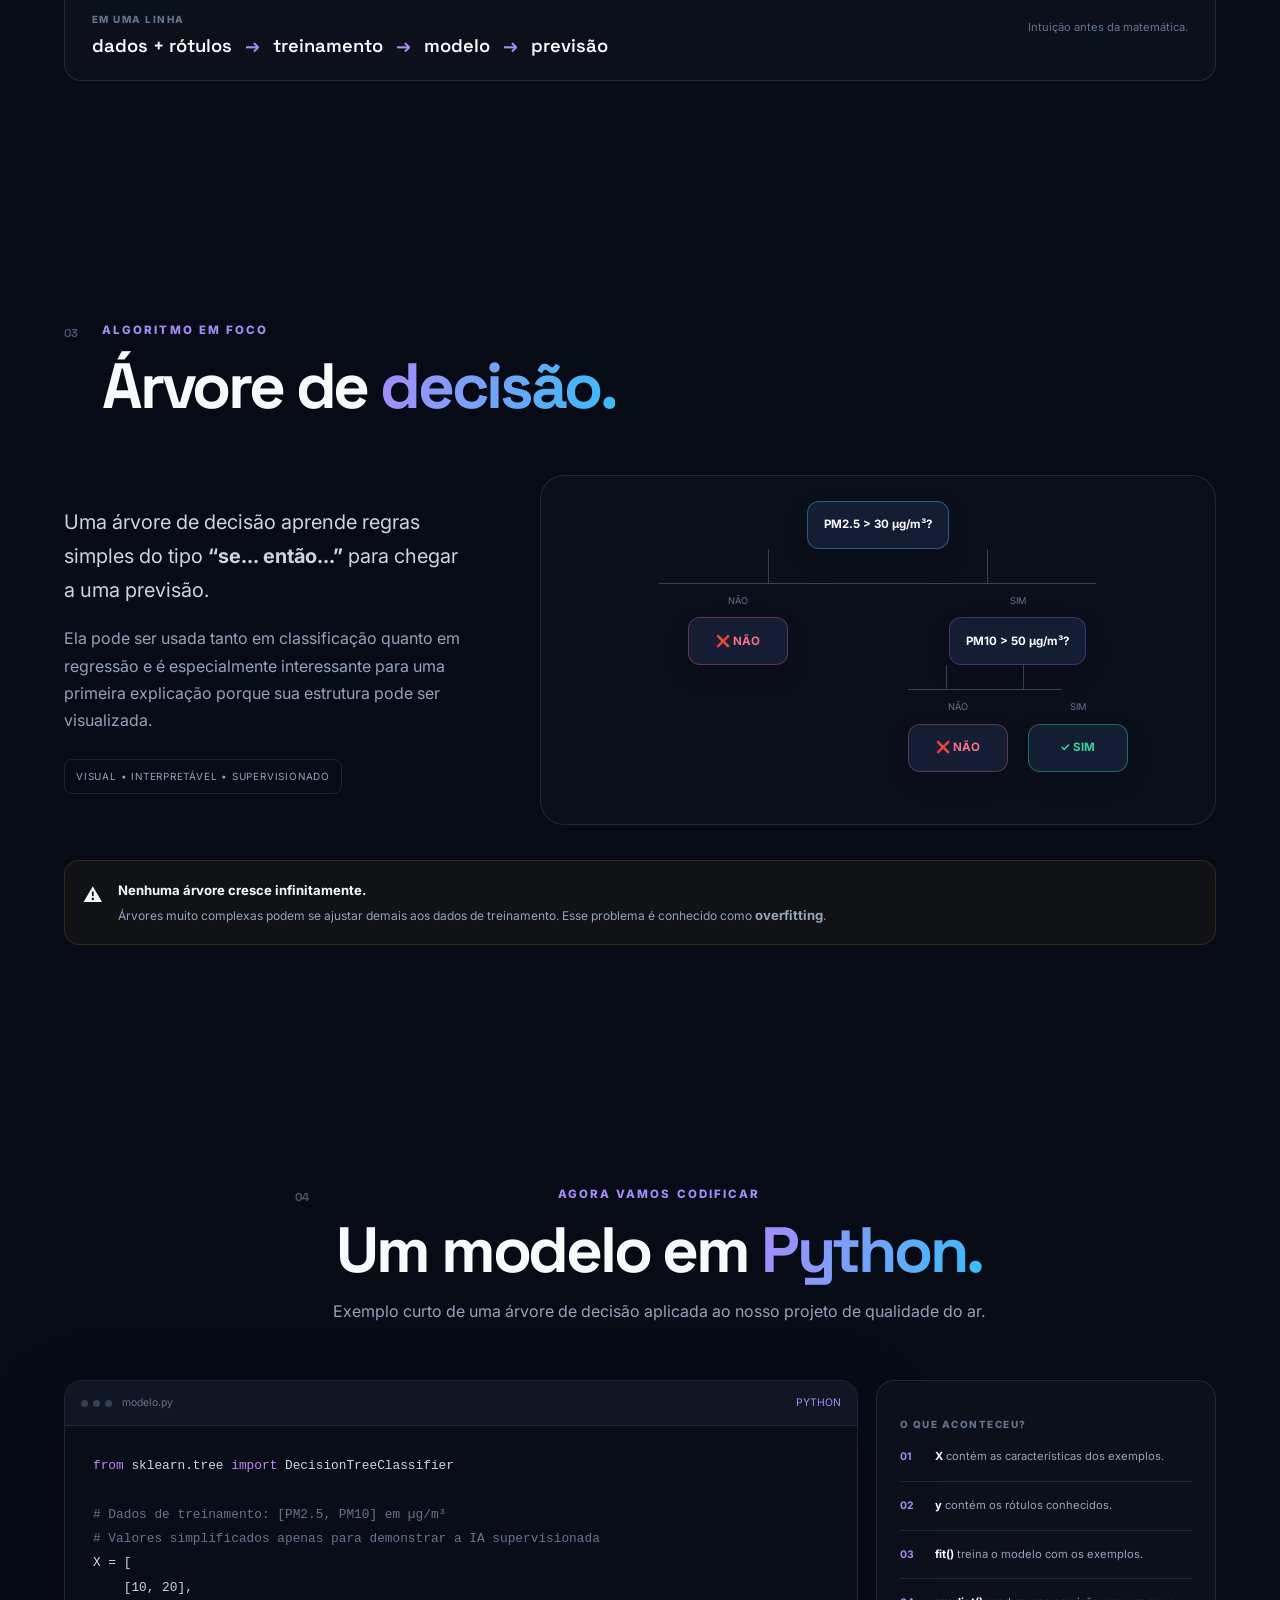
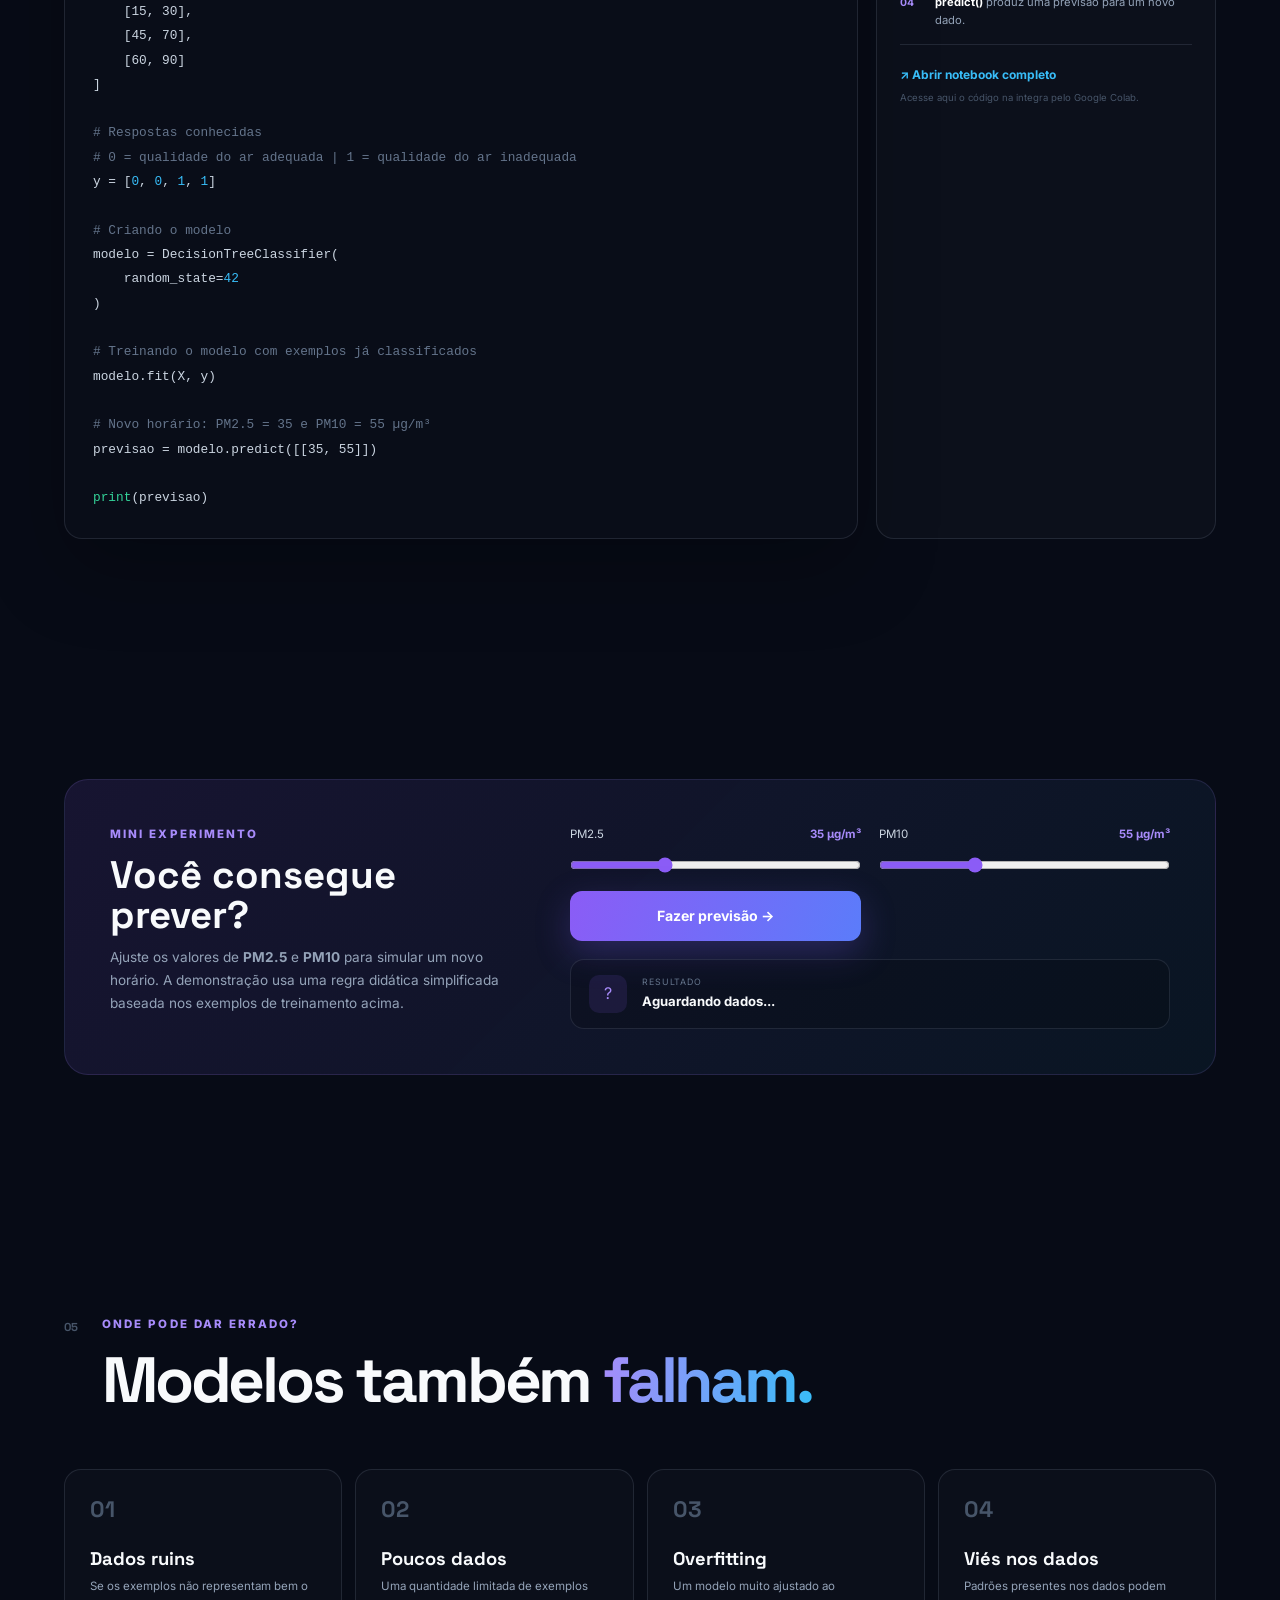
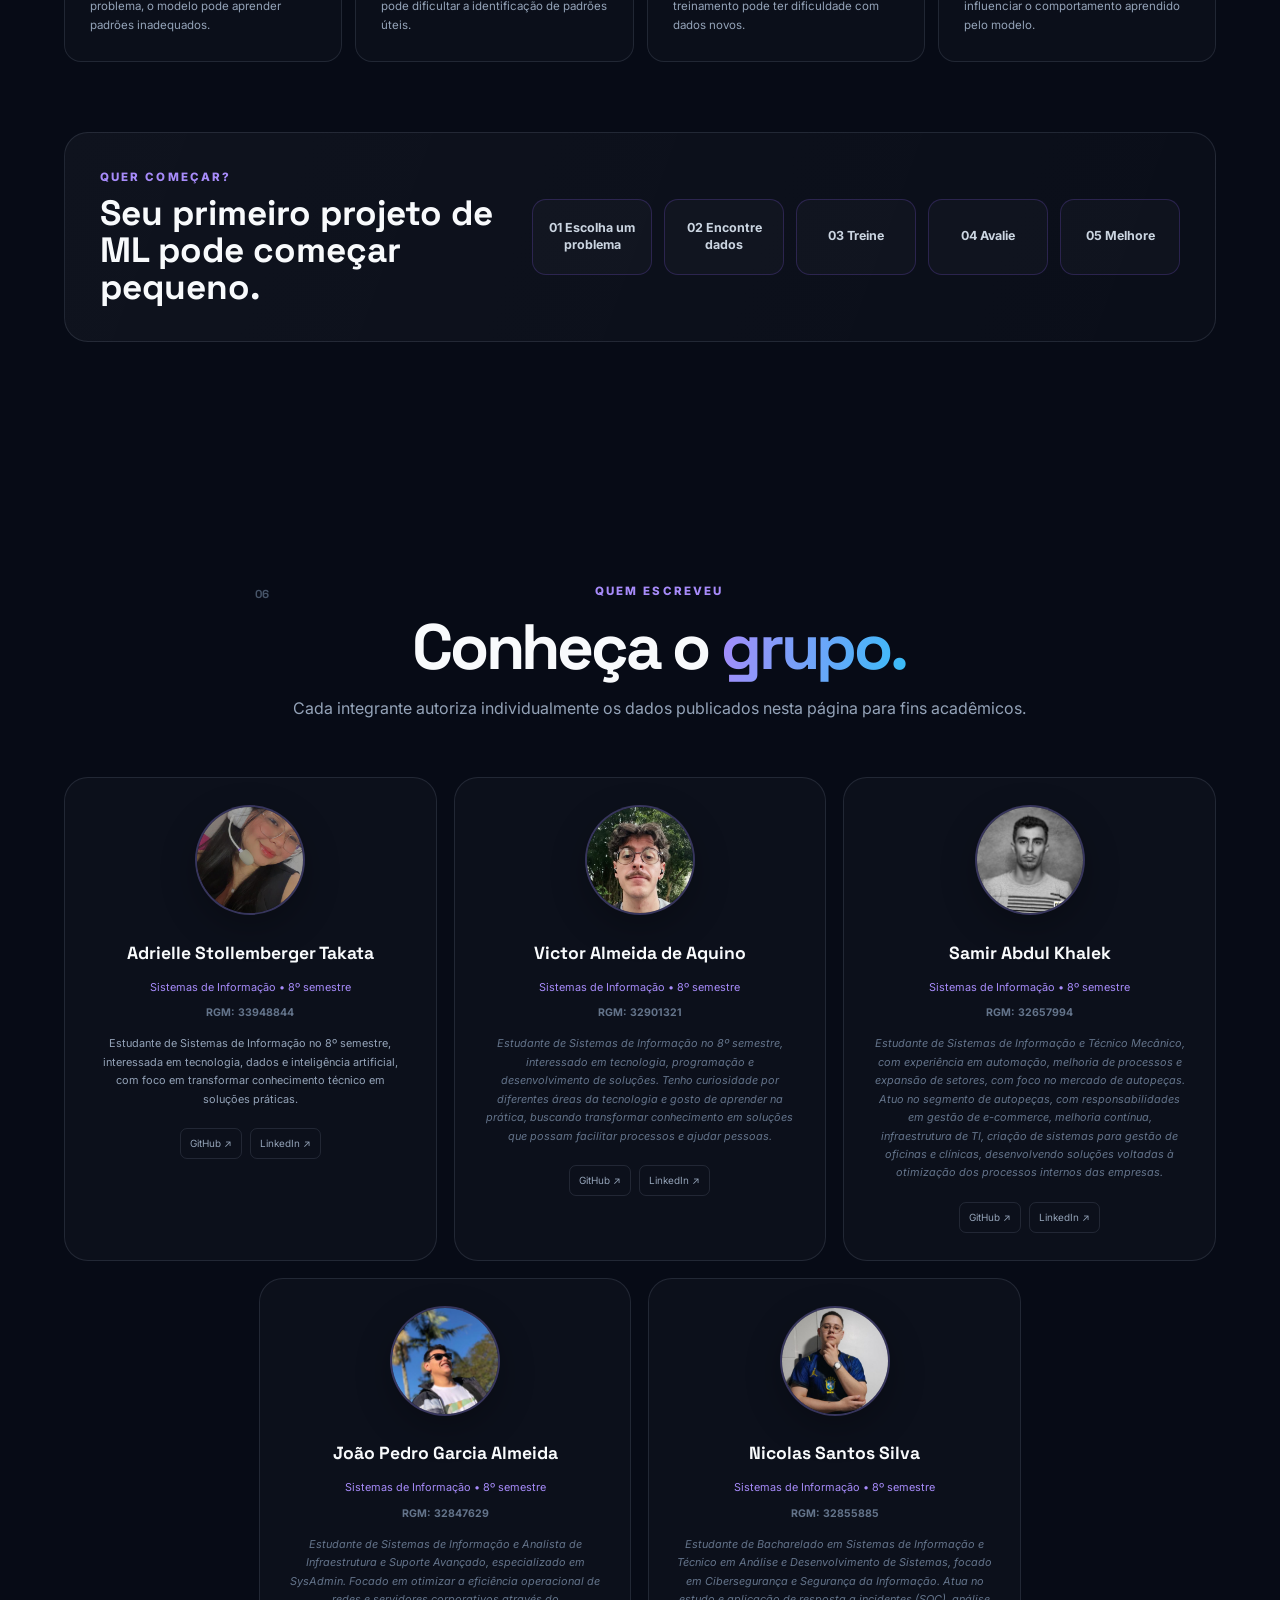
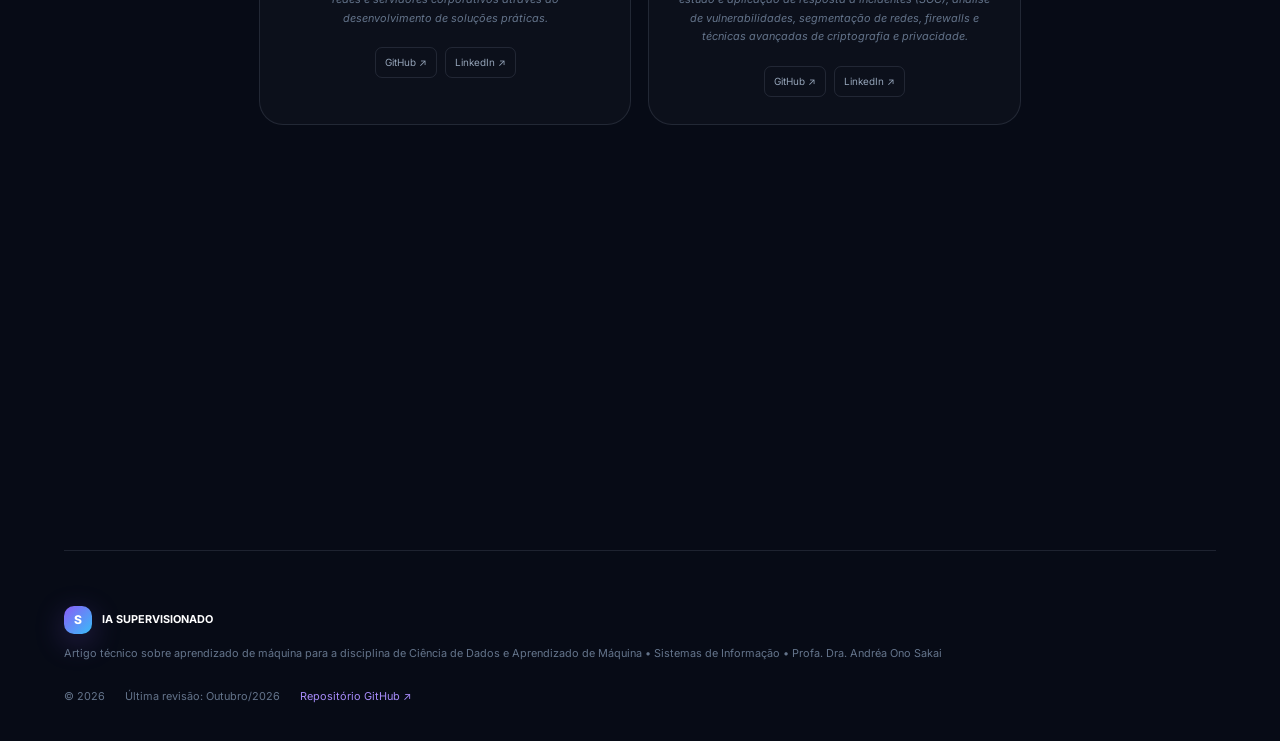
==== commit 67e80a51: "Atualização da bio e da foto" ====
--- a/index.html
+++ b/index.html
@@ -420,7 +420,7 @@
         <article class="author-card reveal delay-1">
           <img class="author-photo-img" src="img/autores/victor.png" alt="Foto de Victor Almeida de Aquino">
           <h3>Victor Almeida de Aquino</h3><p>Sistemas de Informação • 8º semestre</p><span class="rgm">RGM: 32901321</span>
-          <small class="bio-placeholder">Gosto de atuar ao lado de pessoas, com gestão.</small>
+          <small class="bio-placeholder">Estudante de Sistemas de Informação no 8º semestre, interessado em tecnologia, programação e desenvolvimento de soluções. Tenho curiosidade por diferentes áreas da tecnologia e gosto de aprender na prática, buscando transformar conhecimento em soluções que possam facilitar processos e ajudar pessoas.</small>
           <div class="author-links"><a href="https://github.com/victoralmeida1408" target="_blank" rel="noopener">GitHub ↗</a><a href="https://www.linkedin.com/in/victor-almeida-aquino/" target="_blank" rel="noopener">LinkedIn ↗</a></div>
         </article>
          <article class="author-card reveal delay-2">
